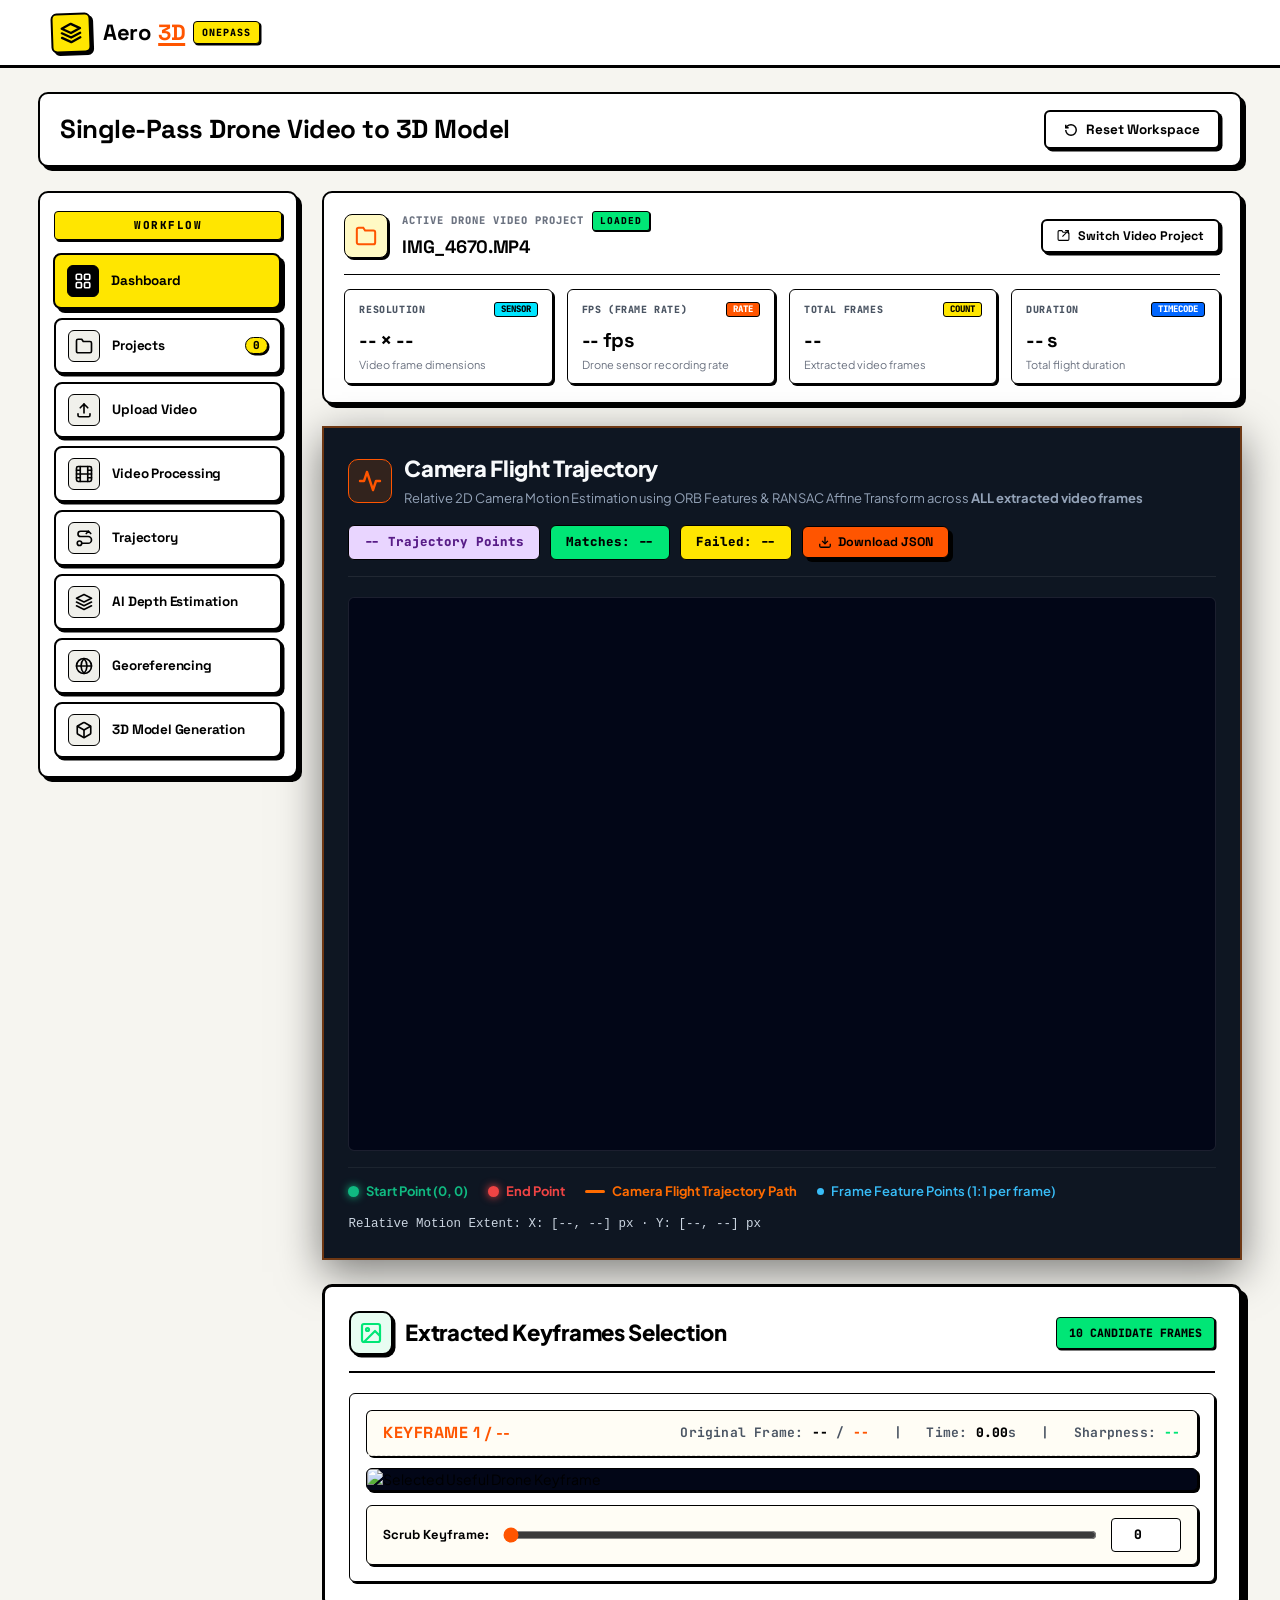
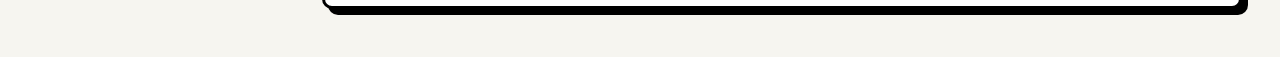
==== index.html @ eaf04955 "feat: complete backend pipeline, keyframe selection, updated UI and server integration" ====
<!doctype html>
<html lang="en">
  <head>
    <meta charset="utf-8" />
    <meta name="viewport" content="width=device-width, initial-scale=1" />
    <title>Aero3D OnePass | Drone Video to 3D Model Pipeline</title>
    <meta name="description" content="Single-Pass Drone Video to 3D Model Reconstruction Platform" />
    <!-- Fonts -->
    <link rel="preconnect" href="https://fonts.googleapis.com">
    <link rel="preconnect" href="https://fonts.gstatic.com" crossorigin>
    <link href="https://fonts.googleapis.com/css2?family=Outfit:wght@400;500;600;700;800;900&family=Space+Grotesk:wght@500;600;700;800&family=Plus+Jakarta+Sans:wght@400;500;600;700&family=JetBrains+Mono:wght@400;500;600;700&display=swap" rel="stylesheet">
    <!-- Three.js CDN for 3D Viewport Renderer -->
    <script src="https://cdnjs.cloudflare.com/ajax/libs/three.js/r128/three.min.js"></script>
    <link rel="stylesheet" href="assets/css/styles.css" />
  </head>
  <body>
    <!-- Navigation Header -->
    <header class="topbar">
      <div class="brand">
        <div class="brand-logo">
          <svg width="22" height="22" viewBox="0 0 24 24" fill="none" stroke="currentColor" stroke-width="2.5" stroke-linecap="round" stroke-linejoin="round">
            <path d="M12 2L2 7l10 5 10-5-10-5zM2 17l10 5 10-5M2 12l10 5 10-5"/>
          </svg>
        </div>
        <span class="brand-name">Aero<b>3D</b> <span class="brand-tag">ONEPASS</span></span>
      </div>
    </header>

    <main class="app-shell">
      <!-- Banner / Heading Section -->
      <section class="page-heading">
        <div>
          <h1>Single-Pass Drone Video to 3D Model</h1>
        </div>
        <div class="heading-actions">
          <button id="resetBtn" class="outline-btn">
            <svg width="14" height="14" viewBox="0 0 24 24" fill="none" stroke="currentColor" stroke-width="2.5"><path d="M3 12a9 9 0 1 0 9-9 9.75 9.75 0 0 0-6.74 2.74L3 8"/><path d="M3 3v5h5"/></svg>
            Reset Workspace
          </button>
        </div>
      </section>

      <!-- DASHBOARD SHELL: Left Panel + Workspace Content Area -->
      <div class="dashboard-shell">
        <!-- LEFT PANEL (Workflow Navigation) -->
        <aside class="dashboard-sidebar" id="dashboardSidebar">
          <div class="sidebar-workflow-heading">WORKFLOW</div>

          <nav class="sidebar-workflow-nav">
            <!-- 1. Dashboard -->
            <button type="button" class="workflow-nav-item active" data-module="dashboard" id="navBtnDashboard">
              <div class="workflow-icon-circle">
                <svg width="18" height="18" viewBox="0 0 24 24" fill="none" stroke="currentColor" stroke-width="2.2" stroke-linecap="round" stroke-linejoin="round">
                  <rect x="3" y="3" width="7" height="7" rx="1.5"/>
                  <rect x="14" y="3" width="7" height="7" rx="1.5"/>
                  <rect x="14" y="14" width="7" height="7" rx="1.5"/>
                  <rect x="3" y="14" width="7" height="7" rx="1.5"/>
                </svg>
              </div>
              <span class="workflow-nav-text">Dashboard</span>
            </button>

            <!-- 2. Projects -->
            <button type="button" class="workflow-nav-item" data-module="projects" id="navBtnProjects">
              <div class="workflow-icon-circle">
                <svg width="18" height="18" viewBox="0 0 24 24" fill="none" stroke="currentColor" stroke-width="2.2" stroke-linecap="round" stroke-linejoin="round">
                  <path d="M22 19a2 2 0 0 1-2 2H4a2 2 0 0 1-2-2V5a2 2 0 0 1 2-2h5l2 3h9a2 2 0 0 1 2 2z"/>
                </svg>
              </div>
              <span class="workflow-nav-text">Projects</span>
              <span class="projects-count-pill" id="projectsCountBadge">0</span>
            </button>

            <!-- 3. Upload Video -->
            <button type="button" class="workflow-nav-item" data-module="upload-video" id="navBtnUploadVideo">
              <div class="workflow-icon-circle">
                <svg width="18" height="18" viewBox="0 0 24 24" fill="none" stroke="currentColor" stroke-width="2.2" stroke-linecap="round" stroke-linejoin="round">
                  <path d="M4 17v2a2 2 0 0 0 2 2h12a2 2 0 0 0 2-2v-2"/>
                  <polyline points="7 9 12 4 17 9"/>
                  <line x1="12" y1="4" x2="12" y2="16"/>
                </svg>
              </div>
              <span class="workflow-nav-text">Upload Video</span>
            </button>

            <!-- 3. Video Processing -->
            <button type="button" class="workflow-nav-item" data-module="video-processing" id="navBtnVideoProcessing">
              <div class="workflow-icon-circle">
                <svg width="18" height="18" viewBox="0 0 24 24" fill="none" stroke="currentColor" stroke-width="2.2" stroke-linecap="round" stroke-linejoin="round">
                  <rect x="2" y="2" width="20" height="20" rx="2.18" ry="2.18"/>
                  <line x1="7" y1="2" x2="7" y2="22"/>
                  <line x1="17" y1="2" x2="17" y2="22"/>
                  <line x1="2" y1="12" x2="22" y2="12"/>
                  <line x1="2" y1="7" x2="7" y2="7"/>
                  <line x1="2" y1="17" x2="7" y2="17"/>
                  <line x1="17" y1="17" x2="22" y2="17"/>
                  <line x1="17" y1="7" x2="22" y2="7"/>
                </svg>
              </div>
              <span class="workflow-nav-text">Video Processing</span>
            </button>

            <!-- 4. Trajectory -->
            <button type="button" class="workflow-nav-item" data-module="trajectory" id="navBtnTrajectory">
              <div class="workflow-icon-circle">
                <svg width="18" height="18" viewBox="0 0 24 24" fill="none" stroke="currentColor" stroke-width="2.2" stroke-linecap="round" stroke-linejoin="round">
                  <circle cx="6" cy="19" r="3"/>
                  <path d="M9 19h8.5a4.5 4.5 0 0 0 0-9H7.5a3.5 3.5 0 0 1 0-7H18"/>
                  <polyline points="15 6 18 3 21 6"/>
                </svg>
              </div>
              <span class="workflow-nav-text">Trajectory</span>
            </button>

            <!-- 5. AI Depth Estimation -->
            <button type="button" class="workflow-nav-item" data-module="depth-estimation" id="navBtnDepthEstimation">
              <div class="workflow-icon-circle">
                <svg width="18" height="18" viewBox="0 0 24 24" fill="none" stroke="currentColor" stroke-width="2.2" stroke-linecap="round" stroke-linejoin="round">
                  <polygon points="12 2 2 7 12 12 22 7 12 2"/>
                  <polyline points="2 17 12 22 22 17"/>
                  <polyline points="2 12 12 17 22 12"/>
                </svg>
              </div>
              <span class="workflow-nav-text">AI Depth Estimation</span>
            </button>

            <!-- 6. Georeferencing -->
            <button type="button" class="workflow-nav-item" data-module="georeferencing" id="navBtnGeoreferencing">
              <div class="workflow-icon-circle">
                <svg width="18" height="18" viewBox="0 0 24 24" fill="none" stroke="currentColor" stroke-width="2.2" stroke-linecap="round" stroke-linejoin="round">
                  <circle cx="12" cy="12" r="10"/>
                  <line x1="2" y1="12" x2="22" y2="12"/>
                  <path d="M12 2a15.3 15.3 0 0 1 4 10 15.3 15.3 0 0 1-4 10 15.3 15.3 0 0 1-4-10 15.3 15.3 0 0 1 4-10z"/>
                </svg>
              </div>
              <span class="workflow-nav-text">Georeferencing</span>
            </button>

            <!-- 7. 3D Model Generation -->
            <button type="button" class="workflow-nav-item" data-module="3d-generation" id="navBtn3dGeneration">
              <div class="workflow-icon-circle">
                <svg width="18" height="18" viewBox="0 0 24 24" fill="none" stroke="currentColor" stroke-width="2.2" stroke-linecap="round" stroke-linejoin="round">
                  <path d="M21 16V8a2 2 0 0 0-1-1.73l-7-4a2 2 0 0 0-2 0l-7 4A2 2 0 0 0 3 8v8a2 2 0 0 0 1 1.73l7 4a2 2 0 0 0 2 0l7-4A2 2 0 0 0 21 16z"/>
                  <polyline points="3.27 6.96 12 12.01 20.73 6.96"/>
                  <line x1="12" y1="22.08" x2="12" y2="12"/>
                </svg>
              </div>
              <span class="workflow-nav-text">3D Model Generation</span>
            </button>
          </nav>
        </aside>

        <!-- DASHBOARD MAIN WORKSPACE AREA -->
        <div class="dashboard-main-area" id="dashboardMainArea" data-active-view="dashboard">
          
          <!-- Phase Strip Tracker & Live Pipeline Progress (Hidden from Dashboard) -->
          <section class="phase-strip" id="phaseStrip" style="display: none !important;">
            <div class="phase-progress-bar-wrap">
              <div class="progress-info">
                <div class="progress-meta">
                  <span class="progress-label">PIPELINE EXECUTION PROGRESS</span>
                  <span class="progress-current-stage" id="currentStageLabel">Stage 01 · Data Ingestion</span>
                  <span id="inputStatus" class="status-pill ready">READY</span>
                </div>
                <strong id="progressValue">0%</strong>
              </div>
              <div class="progress-track">
                <div id="progressBar" class="progress-fill" style="width: 0%;"></div>
              </div>
            </div>

            <div class="phases-track">
              <div class="phase pending" data-phase="0">
                <div class="phase-header">
                  <span class="phase-num">01</span>
                  <span class="phase-status">○</span>
                </div>
                <div class="phase-info">
                  <b>Ingestion</b>
                  <small>4K Video &amp; Telemetry</small>
                </div>
              </div>
              <div class="phase pending" data-phase="1">
                <div class="phase-header">
                  <span class="phase-num">02</span>
                  <span class="phase-status">○</span>
                </div>
                <div class="phase-info">
                  <b>Preprocessing</b>
                  <small>Keyframe Extraction</small>
                </div>
              </div>
              <div class="phase pending" data-phase="2">
                <div class="phase-header">
                  <span class="phase-num">03</span>
                  <span class="phase-status">○</span>
                </div>
                <div class="phase-info">
                  <b>Object Purging</b>
                  <small>AI Dynamic Masking</small>
                </div>
              </div>
              <div class="phase pending" data-phase="3">
                <div class="phase-header">
                  <span class="phase-num">04</span>
                  <span class="phase-status">○</span>
                </div>
                <div class="phase-info">
                  <b>Pose &amp; Depth</b>
                  <small>Depth Anything V2</small>
                </div>
              </div>
              <div class="phase pending" data-phase="4">
                <div class="phase-header">
                  <span class="phase-num">05</span>
                  <span class="phase-status">○</span>
                </div>
                <div class="phase-info">
                  <b>Sensor Fusion</b>
                  <small>RTK GNSS + IMU + Depth</small>
                </div>
              </div>
              <div class="phase pending" data-phase="5">
                <div class="phase-header">
                  <span class="phase-num">06</span>
                  <span class="phase-status">○</span>
                </div>
                <div class="phase-info">
                  <b>3D Reconstruction</b>
                  <small>Poisson Dense Mesh</small>
                </div>
              </div>
              <div class="phase pending" data-phase="6">
                <div class="phase-header">
                  <span class="phase-num">07</span>
                  <span class="phase-status">○</span>
                </div>
                <div class="phase-info">
                  <b>Georeferencing</b>
                  <small>WGS84 UTM 43N</small>
                </div>
              </div>
              <div class="phase pending" data-phase="7">
                <div class="phase-header">
                  <span class="phase-num">08</span>
                  <span class="phase-status">○</span>
                </div>
                <div class="phase-info">
                  <b>Validation</b>
                  <small>Deliverables Ready</small>
                </div>
              </div>
            </div>
          </section>




          <!-- DEDICATED PROJECTS SECTION (Exclusive view when Projects is selected) -->
          <section id="projectsSection" class="projects-section" style="display: none; width: 100%; margin: 10px 0 24px 0;">
            <div class="panel projects-main-panel">
              
              <!-- Projects Header Bar -->
              <div class="projects-header-bar">
                <div style="display: flex; align-items: center; gap: 14px;">
                  <div class="projects-icon-box">
                    <svg width="24" height="24" viewBox="0 0 24 24" fill="none" stroke="currentColor" stroke-width="2.2" stroke-linecap="round" stroke-linejoin="round">
                      <path d="M22 19a2 2 0 0 1-2 2H4a2 2 0 0 1-2-2V5a2 2 0 0 1 2-2h5l2 3h9a2 2 0 0 1 2 2z"/>
                    </svg>
                  </div>
                  <div>
                    <h2 class="projects-title-heading">
                      Drone Video Projects Library
                    </h2>
                    <p class="projects-title-desc">
                      Projects listed in <b>chronological order</b> with date and time lastly modified. Click any project to inspect its keyframes, trajectory, and specifications on the Dashboard.
                    </p>
                  </div>
                </div>

                <div style="display: flex; align-items: center; gap: 10px; flex-wrap: wrap;">
                  <button type="button" id="refreshProjectsBtn" class="outline-btn sm-btn">
                    <svg width="13" height="13" viewBox="0 0 24 24" fill="none" stroke="currentColor" stroke-width="2.2"><path d="M21.5 2v6h-6M21.34 15.57a10 10 0 1 1-.57-8.38l5.67-5.67"/></svg>
                    Refresh List
                  </button>
                  <button type="button" id="projectsUploadNewBtn" class="primary-btn sm-btn" onclick="document.getElementById('navBtnUploadVideo').click();">
                    <svg width="14" height="14" viewBox="0 0 24 24" fill="none" stroke="currentColor" stroke-width="2.2"><path d="M21 15v4a2 2 0 0 1-2 2H5a2 2 0 0 1-2-2v-4"/><polyline points="7 10 12 15 17 10"/><line x1="12" y1="15" x2="12" y2="3"/></svg>
                    Upload New Video
                  </button>
                </div>
              </div>

              <!-- Projects Search & Filter Bar -->
              <div class="projects-filter-bar">
                <div class="projects-search-wrap" style="max-width: 480px; width: 100%;">
                  <input type="text" id="projectsSearchInput" placeholder="Filter projects by file name..." class="projects-search-input">
                  <svg width="14" height="14" viewBox="0 0 24 24" fill="none" stroke="#6b7280" stroke-width="2" class="projects-search-icon"><circle cx="11" cy="11" r="8"/><line x1="21" y1="21" x2="16.65" y2="16.65"/></svg>
                </div>
              </div>

              <!-- Projects Grid (Container for File-Like Buttons) -->
              <div id="projectsGrid" class="projects-grid">
                <!-- Dynamically populated by JavaScript with file-like buttons -->
              </div>

              <!-- Empty State -->
              <div id="projectsEmptyState" class="projects-empty-state" style="display: none;">
                <svg width="48" height="48" viewBox="0 0 24 24" fill="none" stroke="currentColor" stroke-width="1.5"><path d="M22 19a2 2 0 0 1-2 2H4a2 2 0 0 1-2-2V5a2 2 0 0 1 2-2h5l2 3h9a2 2 0 0 1 2 2z"/></svg>
                <h3>No Video Projects Found</h3>
                <p>Upload a drone video in Step 03 (Upload Video) to extract frames, keyframes, and camera trajectory.</p>
                <button type="button" class="primary-btn sm-btn" onclick="document.getElementById('navBtnUploadVideo').click();">
                  ➔ Ingest Drone Video
                </button>
              </div>

            </div>
          </section>

          <!-- DASHBOARD ACTIVE PROJECT OVERVIEW BANNER (Keyframes, Trajectory, Total Frames, Duration, FPS, Resolution) -->
          <div id="dashboardActiveProjectCard" class="dashboard-active-project-card">
            <div class="active-project-header">
              <div class="active-project-meta">
                <div class="active-project-icon">
                  <svg width="22" height="22" viewBox="0 0 24 24" fill="none" stroke="currentColor" stroke-width="2.2">
                    <path d="M22 19a2 2 0 0 1-2 2H4a2 2 0 0 1-2-2V5a2 2 0 0 1 2-2h5l2 3h9a2 2 0 0 1 2 2z"/>
                  </svg>
                </div>
                <div>
                  <div class="active-project-tagline">
                    <span>ACTIVE DRONE VIDEO PROJECT</span>
                    <span class="active-project-status" id="dashActiveStatus">LOADED</span>
                  </div>
                  <h3 id="dashActiveFilename" class="active-project-title">IMG_4670.MP4</h3>
                </div>
              </div>
              <div class="active-project-controls">
                <button type="button" id="dashSwitchProjectBtn" class="outline-btn sm-btn" onclick="document.getElementById('navBtnProjects').click();">
                  <svg width="13" height="13" viewBox="0 0 24 24" fill="none" stroke="currentColor" stroke-width="2"><path d="M22 19a2 2 0 0 1-2 2H4a2 2 0 0 1-2-2V5a2 2 0 0 1 2-2h5l2 3h9a2 2 0 0 1 2 2z"/><polyline points="15 3 21 3 21 9"/><line x1="10" y1="14" x2="21" y2="3"/></svg>
                  Switch Video Project
                </button>
              </div>
            </div>

            <!-- 6 Required Video Specs & Telemetry Metrics -->
            <div class="active-project-metrics-grid">
              <!-- 1. Resolution -->
              <div class="dash-metric-card" id="cardActiveResolution">
                <div class="metric-top-row">
                  <span class="metric-label">RESOLUTION</span>
                  <span class="metric-badge-pill cyan">SENSOR</span>
                </div>
                <strong id="dashActiveResolution" class="metric-value">-- × --</strong>
                <small class="metric-desc">Video frame dimensions</small>
              </div>

              <!-- 2. Frames Per Sec (FPS) -->
              <div class="dash-metric-card" id="cardActiveFps">
                <div class="metric-top-row">
                  <span class="metric-label">FPS (FRAME RATE)</span>
                  <span class="metric-badge-pill orange">RATE</span>
                </div>
                <strong id="dashActiveFps" class="metric-value">-- fps</strong>
                <small class="metric-desc">Drone sensor recording rate</small>
              </div>

              <!-- 3. Total Frames -->
              <div class="dash-metric-card" id="cardActiveTotalFrames">
                <div class="metric-top-row">
                  <span class="metric-label">TOTAL FRAMES</span>
                  <span class="metric-badge-pill yellow">COUNT</span>
                </div>
                <strong id="dashActiveTotalFrames" class="metric-value">--</strong>
                <small class="metric-desc">Extracted video frames</small>
              </div>

              <!-- 4. Duration -->
              <div class="dash-metric-card" id="cardActiveDuration">
                <div class="metric-top-row">
                  <span class="metric-label">DURATION</span>
                  <span class="metric-badge-pill blue">TIMECODE</span>
                </div>
                <strong id="dashActiveDuration" class="metric-value">-- s</strong>
                <small id="dashActiveDurationFmt" class="metric-desc">Total flight duration</small>
              </div>
            </div>
          </div>

          <!-- 1. DEDICATED CAMERA TRAJECTORY SECTION (Visible on Dashboard) -->
          <section id="dedicatedTrajectorySection" class="dedicated-trajectory-section" style="display: block; width: 100%; margin-bottom: 24px;">
            <div class="panel trajectory-main-panel" style="padding: 24px; background: rgba(10, 18, 30, 0.98); border: 2px solid rgba(255, 107, 0, 0.4); border-radius: var(--radius-md); box-shadow: 0 12px 40px rgba(0,0,0,0.5);">
              
              <!-- Header Bar -->
              <div class="trajectory-header-bar" style="display: flex; justify-content: space-between; align-items: flex-start; flex-wrap: wrap; gap: 16px; margin-bottom: 20px; border-bottom: 1px solid rgba(255,255,255,0.08); padding-bottom: 16px;">
                <div>
                  <div style="display: flex; align-items: center; gap: 12px;">
                    <div style="width: 44px; height: 44px; border-radius: 10px; background: rgba(255, 107, 0, 0.15); border: 1.5px solid var(--orange-primary); display: flex; align-items: center; justify-content: center; color: var(--orange-primary);">
                      <svg width="24" height="24" viewBox="0 0 24 24" fill="none" stroke="currentColor" stroke-width="2.4" stroke-linecap="round" stroke-linejoin="round">
                        <polyline points="22 12 18 12 15 21 9 3 6 12 2 12"/>
                      </svg>
                    </div>
                    <div>
                      <h2 style="margin: 0; font-size: 22px; font-weight: 800; color: #f8fafc; letter-spacing: -0.3px;">
                        Camera Flight Trajectory
                      </h2>
                      <p style="margin: 4px 0 0; font-size: 13px; color: #94a3b8;">
                        Relative 2D Camera Motion Estimation using ORB Features &amp; RANSAC Affine Transform across <b>ALL extracted video frames</b>
                      </p>
                    </div>
                  </div>
                </div>

                <!-- Live Metrics Summary Badges -->
                <div style="display: flex; align-items: center; gap: 10px; flex-wrap: wrap;">
                  <div class="cv-metric-pill purple" style="font-size: 12.5px; padding: 7px 15px; font-weight: 800; border-radius: 6px;" id="trajFullPoints">
                    -- Trajectory Points
                  </div>
                  <div class="cv-metric-pill green" style="font-size: 12.5px; padding: 7px 15px; font-weight: 800; border-radius: 6px;" id="trajFullMatches">
                    Matches: --
                  </div>
                  <div class="cv-metric-pill yellow" style="font-size: 12.5px; padding: 7px 15px; font-weight: 800; border-radius: 6px;" id="trajFullFailed">
                    Failed: --
                  </div>
                  <button type="button" id="downloadTrajectoryBtn" class="primary-btn sm-btn" style="padding: 7px 15px; font-size: 12.5px; display: flex; align-items: center; gap: 6px; background: var(--orange-primary); color: #000; font-weight: 800; border: 1.5px solid #000;">
                    <svg width="14" height="14" viewBox="0 0 24 24" fill="none" stroke="currentColor" stroke-width="2.2"><path d="M21 15v4a2 2 0 0 1-2 2H5a2 2 0 0 1-2-2v-4"/><polyline points="7 10 12 15 17 10"/><line x1="12" y1="15" x2="12" y2="3"/></svg>
                    Download JSON
                  </button>
                </div>
              </div>

              <!-- Main Full-Sized Trajectory Canvas Stage -->
              <div class="trajectory-canvas-viewport" style="background: #020617; border-radius: var(--radius-sm); border: 1.5px solid rgba(255, 255, 255, 0.1); padding: 16px; position: relative; width: 100%; box-sizing: border-box; overflow: hidden;">
                <canvas id="trajectory2dCanvas" width="1200" height="520" style="width: 100%; height: 520px; display: block; border-radius: 4px;"></canvas>
              </div>

              <!-- Trajectory Legend & Stats Footer -->
              <div style="display: flex; justify-content: space-between; align-items: center; flex-wrap: wrap; gap: 14px; margin-top: 16px; padding-top: 14px; border-top: 1px solid rgba(255,255,255,0.06); font-size: 13px; color: #94a3b8;">
                <div style="display: flex; align-items: center; gap: 20px; flex-wrap: wrap;">
                  <span style="display: inline-flex; align-items: center; gap: 7px; color: #10b981; font-weight: 700;">
                    <span style="width: 11px; height: 11px; border-radius: 50%; background: #10b981; box-shadow: 0 0 8px #10b981;"></span>
                    Start Point (0, 0)
                  </span>
                  <span style="display: inline-flex; align-items: center; gap: 7px; color: #ef4444; font-weight: 700;">
                    <span style="width: 11px; height: 11px; border-radius: 50%; background: #ef4444; box-shadow: 0 0 8px #ef4444;"></span>
                    End Point
                  </span>
                  <span style="display: inline-flex; align-items: center; gap: 7px; color: #ff6b00; font-weight: 700;">
                    <span style="width: 20px; height: 3px; background: #ff6b00; border-radius: 2px;"></span>
                    Camera Flight Trajectory Path
                  </span>
                  <span style="display: inline-flex; align-items: center; gap: 7px; color: #38bdf8; font-weight: 600;">
                    <span style="width: 7px; height: 7px; border-radius: 50%; background: #38bdf8;"></span>
                    Frame Feature Points (1:1 per frame)
                  </span>
                </div>
                <div id="trajectoryCoordsSpan" style="font-family: monospace; color: #cbd5e1; font-size: 12.5px;">
                  Relative Motion Extent: X: [--, --] px · Y: [--, --] px
                </div>
              </div>

            </div>
          </section>

          <!-- 2. DEDICATED KEYFRAMES SECTION (Visible on Dashboard) -->
          <section id="dashboardKeyframesSection" class="dashboard-keyframes-section" style="display: block; width: 100%; margin-bottom: 24px;">
            <div class="panel keyframe-main-panel" style="padding: 24px; background: var(--bg-card); border: var(--border-thick); box-shadow: var(--shadow-lg); border-radius: var(--radius-main);">
              
              <!-- Header Bar -->
              <div style="display: flex; justify-content: space-between; align-items: center; flex-wrap: wrap; gap: 16px; margin-bottom: 20px; border-bottom: var(--border-main); padding-bottom: 16px;">
                <div style="display: flex; align-items: center; gap: 12px;">
                  <div style="width: 44px; height: 44px; border-radius: 10px; background: var(--accent-green-soft); border: var(--border-main); box-shadow: 2.5px 2.5px 0px #000; display: flex; align-items: center; justify-content: center; color: var(--accent-green);">
                    <svg width="24" height="24" viewBox="0 0 24 24" fill="none" stroke="currentColor" stroke-width="2.2" stroke-linecap="round" stroke-linejoin="round">
                      <rect x="3" y="3" width="18" height="18" rx="2" ry="2"/>
                      <circle cx="8.5" cy="8.5" r="1.5"/>
                      <polyline points="21 15 16 10 5 21"/>
                    </svg>
                  </div>
                  <div>
                    <h2 style="margin: 0; font-size: 22px; font-weight: 800; color: var(--ink-black); letter-spacing: -0.3px;">
                      Extracted Keyframes Selection
                    </h2>
                  </div>
                </div>

                <div style="display: flex; align-items: center; gap: 10px;">
                  <span id="keyframesCountBadge" class="format-badge-pill" style="font-size: 11.5px; padding: 6px 12px; background: var(--accent-green); color: #000; font-weight: 800; border: 1.5px solid #000; box-shadow: 1.5px 1.5px 0px #000;">
                    -- KEYFRAMES
                  </span>
                </div>
              </div>

              <!-- Main Photographic Keyframe Viewer Stage -->
              <div class="panel keyframe-viewer-panel" id="keyframeViewerPanel" style="padding: 16px; background: #ffffff; border: var(--border-thin); box-shadow: 2px 2px 0px #000; border-radius: var(--radius-sm); margin-bottom: 0px;">
                <div class="matplotlib-frame-header" id="selectedKeyframeMatplotlibTitle" style="display: flex; justify-content: space-between; align-items: center; flex-wrap: wrap; margin-bottom: 12px; padding-bottom: 10px; border-bottom: 1px dashed rgba(0,0,0,0.15);">
                  <div class="keyframe-title-heading" style="font-family: var(--font-heading); font-size: 16px; font-weight: 800; color: var(--accent-orange);">
                    KEYFRAME <span id="keyframeIdxNum">1</span> / <span id="keyframeTotalCount">--</span>
                  </div>
                  <div class="matplotlib-title-text" style="font-family: var(--font-mono); font-size: 13px; font-weight: 700; color: var(--ink-muted);">
                    Original Frame: <span id="keyframeOrigNum" style="color: var(--ink-black); font-weight: 900;">--</span> / <span id="keyframeOrigTotal">--</span> &nbsp;&nbsp;|&nbsp;&nbsp; Time: <span id="keyframeTimestamp" style="color: var(--ink-black); font-weight: 900;">0.00</span>s &nbsp;&nbsp;|&nbsp;&nbsp; Sharpness: <span id="keyframeSharpness" style="color: var(--accent-green); font-weight: 900;">--</span>
                  </div>
                </div>

                <!-- High-Resolution Photographic Keyframe Display -->
                <div class="keyframe-photo-container" style="background: #020617; border-radius: var(--radius-sm); overflow: hidden; position: relative; border: var(--border-thin); box-shadow: 2px 2px 0px #000;">
                  <img id="selectedKeyframeImage" class="keyframe-photo-image" src="" alt="Selected Useful Drone Keyframe" style="width: 100%; display: block; max-height: 520px; object-fit: contain; margin: 0 auto;" />
                </div>

                <!-- Interactive Scrub Slider -->
                <div class="ipywidgets-slider-section" style="margin-top: 14px; display: flex; align-items: center; gap: 14px;">
                  <span class="ipywidgets-label" style="font-family: var(--font-heading); font-size: 13px; font-weight: 800;">Scrub Keyframe:</span>
                  <input type="range" id="selectedKeyframeSlider" min="0" max="0" value="0" step="1" class="ipywidgets-range-slider" style="flex: 1; height: 8px; cursor: pointer;" title="Scrub through selected keyframes">
                  <input type="number" id="selectedKeyframeNumberInput" min="0" max="0" value="0" class="ipywidgets-num-box" style="width: 70px; text-align: center; font-family: var(--font-mono); font-weight: 800;" title="Keyframe index">
                </div>
              </div>

              <!-- Hidden filmstrip row container for JS compatibility -->
              <div id="keyframesFilmstrip" style="display: none !important;"></div>

            </div>
          </section>

          <!-- DEDICATED UPLOAD VIDEO SECTION (Visible only when Upload Video workflow is active) -->
          <section id="uploadVideoSection" class="upload-video-section" style="display: none; width: 100%; margin-bottom: 24px;">
            <div id="uploadPanel" class="panel upload-panel" style="background: var(--bg-card); border: var(--border-thick); box-shadow: var(--shadow-lg); border-radius: var(--radius-main); padding: 24px;">
              <div class="panel-title">
                <div>
                  <h2>Video Ingestion</h2>
                  <p class="panel-sub">Select a drone video source to reconstruct 3D model</p>
                </div>
              </div>

              <!-- Direct Drag & Drop or File Browser -->
              <div id="fileUploadContainer" class="upload-mode-container" style="display: block; margin-top: 16px;">
                <input id="videoFile" type="file" accept="video/mp4,video/quicktime,video/x-msvideo,video/*" style="display: none;">
                <div id="dropZone" class="upload-dropzone" onclick="document.getElementById('videoFile').click();">
                  <div class="dropzone-icon">
                    <svg width="24" height="24" viewBox="0 0 24 24" fill="none" stroke="currentColor" stroke-width="2" stroke-linecap="round" stroke-linejoin="round">
                      <path d="M21 15v4a2 2 0 0 1-2 2H5a2 2 0 0 1-2-2v-4"/>
                      <polyline points="17 8 12 3 7 8"/>
                      <line x1="12" y1="3" x2="12" y2="15"/>
                    </svg>
                  </div>
                  <div class="dropzone-text">
                    <strong>Drag &amp; drop drone video file</strong>
                    <p>Supports 4K/1080p MP4, MOV, or AVI flight recordings</p>
                  </div>
                  <button type="button" class="primary-btn sm-btn" onclick="event.stopPropagation(); document.getElementById('videoFile').click();">
                    <svg width="13" height="13" viewBox="0 0 24 24" fill="none" stroke="currentColor" stroke-width="2.2"><path d="M21 15v4a2 2 0 0 1-2 2H5a2 2 0 0 1-2-2v-4"/><polyline points="17 8 12 3 7 8"/><line x1="12" y1="3" x2="12" y2="15"/></svg>
                    Browse Computer
                  </button>
                </div>
              </div>

              <!-- Hidden elements for JS compatibility -->
              <div style="display: none !important;">
                <input type="url" id="videoUrl" />
                <button type="button" id="loadUrl"></button>
              </div>

              <!-- Proceed to Video Processing Action Box (Activated when a video is uploaded/ready) -->
              <div id="videoProcessingActionBox" class="processing-advance-card" style="display: none;">
                <div class="processing-advance-header">
                  <div class="processing-advance-info">
                    <div class="processing-success-icon">
                      <svg width="18" height="18" viewBox="0 0 24 24" fill="none" stroke="currentColor" stroke-width="2.5"><polyline points="20 6 9 17 4 12"/></svg>
                    </div>
                    <div>
                      <strong id="processingAdvanceTitle">Video Uploaded &amp; Ready</strong>
                      <span id="processingAdvanceSub">OpenCV ready · Click below to extract image frames &amp; keyframes</span>
                    </div>
                  </div>
                  <span id="processingAdvanceBadge" class="format-badge-pill" style="font-size: 11px; padding: 4px 10px; background: var(--accent-green); color: #000; font-weight: 800; border: 1.5px solid #000;">READY</span>
                </div>

                <button type="button" id="btnGoToVideoProcessing" class="start-processing-btn">
                  <svg width="20" height="20" viewBox="0 0 24 24" fill="none" stroke="currentColor" stroke-width="2.2">
                    <rect x="2" y="2" width="20" height="20" rx="2.18" ry="2.18"/>
                    <line x1="7" y1="2" x2="7" y2="22"/>
                    <line x1="17" y1="2" x2="17" y2="22"/>
                    <line x1="2" y1="12" x2="22" y2="12"/>
                  </svg>
                  <span>Proceed to Video Processing (Extract Frames &amp; Keyframes) ➔</span>
                </button>
              </div>
            </div>
          </section>

          <!-- Hidden Secondary Modules (Not on Dashboard) -->
          <div class="workspace-grid" id="workspaceGrid" style="display: none !important;">
            <!-- Left Column: Video Input & Configuration -->
            <div class="left-column" id="leftColumn">

              <!-- Longitudinal Frame Extraction Section (Image Frames, NOT a video!) -->
              <div id="videoContainer" class="video-preview-wrapper frame-extraction-container" style="display:none;">
                
                <!-- Hidden video element kept for fallback canvas/codec decoding if needed -->
                <video id="videoPreview" class="video-preview-hidden" preload="metadata" style="display: none !important;" playsinline></video>

                <div class="panel frame-extraction-main-panel" style="padding: 16px;">
                  <!-- Matplotlib Figure Title (exact match for plt.title) -->
                  <div class="matplotlib-frame-header" id="matplotlibTitleBar">
                    <div class="matplotlib-title-text">
                      Frame: <span id="colabFrameNum">1</span> / <span id="colabTotalFrames">--</span> &nbsp;&nbsp;&nbsp;|&nbsp;&nbsp;&nbsp; Time: <span id="colabTimestamp">0.00</span> sec &nbsp;&nbsp;&nbsp;|&nbsp;&nbsp;&nbsp; Sharpness: <span id="colabSharpness">--</span>
                    </div>
                  </div>

                  <!-- Main Extracted Photographic Frame Image (plt.imshow) -->
                  <div class="colab-photo-frame-container" id="colabPhotoContainer" style="background: #000; border-radius: var(--radius-sm); overflow: hidden; position: relative;">
                    <img id="colabMainImage" class="colab-photo-image" src="/api/video/frame_image?frame=0&width=1280" alt="Extracted Drone Video Frame" style="width: 100%; display: block; max-height: 520px; object-fit: contain; margin: 0 auto;" />
                    <canvas id="colabMainCanvas" class="colab-photo-canvas" style="display: none;"></canvas>
                    
                    <!-- Empty State when no video uploaded -->
                    <div id="colabEmptyState" style="display: none; padding: 60px 20px; text-align: center; color: #94a3b8;">
                      <svg width="48" height="48" viewBox="0 0 24 24" fill="none" stroke="currentColor" stroke-width="1.5" style="margin-bottom: 12px; opacity: 0.6;"><path d="M15 10l4.553-2.276A1 1 0 0121 8.618v6.764a1 1 0 01-1.447.894L15 14v-4z"/><rect x="3" y="6" width="12" height="12" rx="2"/></svg>
                      <h3 style="color: #cbd5e1; margin-bottom: 6px; font-size: 16px;">No Video Loaded for Frame Extraction</h3>
                      <p style="font-size: 13px; max-width: 400px; margin: 0 auto 16px;">Please upload your drone video in Step 02 (Upload Video) to extract frames with OpenCV.</p>
                      <button type="button" class="primary-btn sm-btn" onclick="document.getElementById('navBtnUploadVideo').click();">
                        ➔ Go to Upload Video
                      </button>
                    </div>
                  </div>

                  <!-- ipywidgets Interactive IntSlider (interact(show_frame, frame_number=IntSlider(...))) -->
                  <div class="ipywidgets-slider-section">
                    <div class="ipywidgets-slider-row">
                      <span class="ipywidgets-label">Frame:</span>
                      <input type="range" id="colabFrameSlider" min="0" max="0" value="0" step="1" class="ipywidgets-range-slider" title="Drag to scrub through video frames">
                      <input type="number" id="colabFrameNumberInput" min="0" max="0" value="0" class="ipywidgets-num-box" title="Frame index">
                    </div>
                  </div>
                </div>

                <!-- OpenCV Video Properties Metric Cards (cv2.VideoCapture Output) -->
                <div class="panel cv-video-details-panel" id="cvVideoDetailsPanel">
                  <!-- 4 High-Impact Neo-Brutalist Metric Cards -->
                  <div class="cv-metrics-grid">
                    <!-- 1. Resolution -->
                    <div class="cv-metric-card">
                      <div class="cv-metric-top">
                        <span class="cv-metric-label">RESOLUTION</span>
                        <span class="cv-metric-pill orange">W × H</span>
                      </div>
                      <div class="cv-metric-val" id="cvResValue">-- x --</div>
                      <div class="cv-metric-sub">Width: <b id="cvWidthVal">--</b>px · Height: <b id="cvHeightVal">--</b>px</div>
                    </div>

                    <!-- 2. FPS -->
                    <div class="cv-metric-card">
                      <div class="cv-metric-top">
                        <span class="cv-metric-label">FPS (FRAME RATE)</span>
                        <span class="cv-metric-pill yellow">cv2.CAP_PROP_FPS</span>
                      </div>
                      <div class="cv-metric-val" id="cvFpsValue">--</div>
                      <div class="cv-metric-sub">Frames per second (playback rate)</div>
                    </div>

                    <!-- 3. Total Frames -->
                    <div class="cv-metric-card">
                      <div class="cv-metric-top">
                        <span class="cv-metric-label">TOTAL FRAMES</span>
                        <span class="cv-metric-pill green">FRAME COUNT</span>
                      </div>
                      <div class="cv-metric-val" id="cvTotalFramesValue">--</div>
                      <div class="cv-metric-sub">Indexed frames: <b>#0</b> to <b id="cvMaxFrameIndex">--</b></div>
                    </div>

                    <!-- 4. Duration -->
                    <div class="cv-metric-card">
                      <div class="cv-metric-top">
                        <span class="cv-metric-label">DURATION</span>
                        <span class="cv-metric-pill purple">CALCULATED</span>
                      </div>
                      <div class="cv-metric-val" id="cvDurationValue">--s</div>
                      <div class="cv-metric-sub">total_frames / fps = <b id="cvDurationFormula">--</b> seconds</div>
                    </div>
                  </div>
                </div>

              </div>
            </div>
          </section>

          <!-- Legacy Workspace Grid (Hidden from Dashboard: Viewport, Metadata, Config, Logs, Deliverables) -->
          <div id="workspaceGrid" class="workspace-grid" style="display: none !important;">
            <div class="left-column">
              <!-- GPS & Flight Metadata Card -->
            <div id="metadataCard" class="metadata-card">
              <div class="metadata-header">
                <div class="metadata-title-wrap">
                  <svg width="16" height="16" viewBox="0 0 24 24" fill="none" stroke="currentColor" stroke-width="2.2" stroke-linecap="round" stroke-linejoin="round">
                    <path d="M12 2a8 8 0 0 0-8 8c0 5.25 8 12 8 12s8-6.75 8-12a8 8 0 0 0-8-8z"/>
                    <circle cx="12" cy="10" r="3"/>
                  </svg>
                  <span>GPS &amp; Flight Metadata</span>
                </div>
              </div>

              <!-- Placeholder state before video is loaded -->
              <div id="metaEmptyState" class="meta-empty-state">
                <svg width="22" height="22" viewBox="0 0 24 24" fill="none" stroke="currentColor" stroke-width="1.8" stroke-linecap="round" stroke-linejoin="round">
                  <polygon points="12 2 2 7 12 12 22 7 12 2"/>
                  <polyline points="2 17 12 22 22 17"/>
                  <polyline points="2 12 12 17 22 12"/>
                </svg>
                <p>Upload or paste a drone video above to automatically extract embedded GPS coordinates, camera specs, and flight telemetry.</p>
              </div>

              <!-- Dynamic Metadata Grid (populated when video is loaded with all 12 telemetry attributes) -->
              <div id="metaGrid" class="meta-grid" style="display: none;">
                <!-- 1. Timestamp -->
                <div class="meta-item highlighted">
                  <div class="meta-item-top">
                    <span class="meta-label">1. TIMESTAMP (UTC)</span>
                    <span class="meta-mini-badge">GPS TIME</span>
                  </div>
                  <strong id="metaTimestamp" class="meta-val">--</strong>
                  <small id="metaTimecode" class="meta-sub">TC: -- · T+0.00s</small>
                </div>

                <!-- 2. Latitude -->
                <div class="meta-item highlighted">
                  <div class="meta-item-top">
                    <span class="meta-label">2. LATITUDE</span>
                    <span class="meta-mini-badge">WGS84</span>
                  </div>
                  <strong id="metaLat" class="meta-val">--</strong>
                  <small id="metaLatDms" class="meta-sub">DMS: --</small>
                </div>

                <!-- 3. Longitude -->
                <div class="meta-item highlighted">
                  <div class="meta-item-top">
                    <span class="meta-label">3. LONGITUDE</span>
                    <span class="meta-mini-badge">UTM 43N</span>
                  </div>
                  <strong id="metaLng" class="meta-val">--</strong>
                  <small id="metaLngDms" class="meta-sub">DMS: --</small>
                </div>

                <!-- 4. Altitude -->
                <div class="meta-item">
                  <div class="meta-item-top">
                    <span class="meta-label">4. ALTITUDE (AGL / MSL)</span>
                    <span class="meta-mini-badge">VERT DATUM</span>
                  </div>
                  <strong id="metaAlt" class="meta-val">--</strong>
                  <small id="metaAltSub" class="meta-sub">MSL: -- · Baro: --</small>
                </div>

                <!-- 5. Video FPS & Resolution -->
                <div class="meta-item">
                  <div class="meta-item-top">
                    <span class="meta-label">5. VIDEO FPS &amp; RESOLUTION</span>
                    <span class="meta-mini-badge">CONTAINER</span>
                  </div>
                  <strong id="metaRes" class="meta-val">--</strong>
                  <small id="metaFps" class="meta-sub">FPS: -- · Bitrate: --</small>
                </div>

                <!-- 6. Camera Intrinsics -->
                <div class="meta-item">
                  <div class="meta-item-top">
                    <span class="meta-label">6. CAMERA INTRINSICS (K)</span>
                    <button id="viewKMatrixBtn" type="button" class="meta-link-btn">View Matrix</button>
                  </div>
                  <strong id="metaIntrinsics" class="meta-val">--</strong>
                  <small id="metaIntrinsicsSub" class="meta-sub">cx: --, cy: -- · 24mm F/2.8</small>
                </div>

                <!-- 7. Yaw, Pitch, Roll -->
                <div class="meta-item">
                  <div class="meta-item-top">
                    <span class="meta-label">7. YAW / PITCH / ROLL</span>
                    <span class="meta-mini-badge">EULER</span>
                  </div>
                  <strong id="metaEuler" class="meta-val">--</strong>
                  <small id="metaEulerSub" class="meta-sub">Gimbal: -- · Heading: --</small>
                </div>

                <!-- 8. IMU (Inertial Measurement Unit) -->
                <div class="meta-item">
                  <div class="meta-item-top">
                    <span class="meta-label">8. IMU (ACC &amp; GYRO)</span>
                    <span class="meta-mini-badge">6-DOF</span>
                  </div>
                  <strong id="metaImu" class="meta-val">--</strong>
                  <small id="metaImuSub" class="meta-sub">Gyro: --</small>
                </div>

                <!-- 9. Barometer -->
                <div class="meta-item">
                  <div class="meta-item-top">
                    <span class="meta-label">9. BAROMETER</span>
                    <span class="meta-mini-badge">PRESSURE</span>
                  </div>
                  <strong id="metaBaro" class="meta-val">--</strong>
                  <small id="metaBaroSub" class="meta-sub">Temp: -- · Δh: ±0.1m</small>
                </div>

                <!-- 10. RTK / PPK Status -->
                <div class="meta-item highlighted">
                  <div class="meta-item-top">
                    <span class="meta-label">10. RTK / PPK GNSS</span>
                    <span class="meta-mini-badge rtk-fixed">RTK FIX</span>
                  </div>
                  <strong id="metaRtk" class="meta-val">--</strong>
                  <small id="metaRtkSub" class="meta-sub">Acc: -- · Constellation: L1/L2</small>
                </div>

                <!-- 11. Velocity -->
                <div class="meta-item">
                  <div class="meta-item-top">
                    <span class="meta-label">11. VELOCITY (GROUND &amp; 3D)</span>
                    <span class="meta-mini-badge">KINEMATICS</span>
                  </div>
                  <strong id="metaVelocity" class="meta-val">--</strong>
                  <small id="metaVelocitySub" class="meta-sub">Vectors: [Vn, Ve, Vd] m/s</small>
                </div>

                <!-- 12. Dynamic Telemetry Status -->
                <div class="meta-item">
                  <div class="meta-item-top">
                    <span class="meta-label">12. TELEMETRY STREAM</span>
                    <span id="telemetryLiveDot" class="pulse-dot" style="display:inline-block; width:7px; height:7px;"></span>
                  </div>
                  <strong id="metaSync" class="meta-val" style="color:var(--orange-primary);">LIVE SYNC READY</strong>
                  <small id="metaSyncSub" class="meta-sub">Synchronized with video playback</small>
                </div>
              </div>

              <!-- Telemetry Actions Bar -->
              <div id="metaActionsBar" class="meta-actions-bar" style="display: none;">
                <button id="syncMongoBtn" type="button" class="meta-action-btn" style="border-color: #10b981; color: #047857; background: #ecfdf5;">
                  <svg width="13" height="13" viewBox="0 0 24 24" fill="none" stroke="currentColor" stroke-width="2"><path d="M19 21H5a2 2 0 0 1-2-2V5a2 2 0 0 1 2-2h11l5 5v11a2 2 0 0 1-2 2z"/><polyline points="17 21 17 13 7 13 7 21"/><polyline points="7 3 7 8 15 8"/></svg>
                  Sync to MongoDB
                </button>
                <button id="exportTelemetryJson" type="button" class="meta-action-btn">
                  <svg width="13" height="13" viewBox="0 0 24 24" fill="none" stroke="currentColor" stroke-width="2"><path d="M21 15v4a2 2 0 0 1-2 2H5a2 2 0 0 1-2-2v-4"/><polyline points="7 10 12 15 17 10"/><line x1="12" y1="15" x2="12" y2="3"/></svg>
                  Export JSON
                </button>
                <button id="exportTelemetryCsv" type="button" class="meta-action-btn">
                  <svg width="13" height="13" viewBox="0 0 24 24" fill="none" stroke="currentColor" stroke-width="2"><path d="M14 2H6a2 2 0 0 0-2 2v16a2 2 0 0 0 2 2h12a2 2 0 0 0 2-2V8z"/><polyline points="14 2 14 8 20 8"/><line x1="16" y1="13" x2="8" y2="13"/><line x1="16" y1="17" x2="8" y2="17"/><polyline points="10 9 9 9 8 9"/></svg>
                  Export CSV
                </button>
              </div>
            </div>

            <!-- Reconstruction Parameters -->
          <div class="panel" id="pipelineConfigPanel">
            <div class="panel-title">
              <h2>2. Pipeline Configuration</h2>
              <span class="badge-navy">AI ENGINE V2.4</span>
            </div>

            <div class="preset-group">
              <label class="field-label">Reconstruction Quality Preset</label>
              <div class="preset-row">
                <button class="preset" data-preset="fast">
                  <b>Fast Draft</b>
                  <small>Low res mesh for rapid survey</small>
                </button>
                <button class="preset selected" data-preset="balanced">
                  <b>Balanced 3D</b>
                  <small>Recommended 4K detail level</small>
                </button>
              </div>
            </div>

            <div class="config-options">
              <div class="slider-row">
                <div>
                  <b>Frame Extraction Density</b>
                  <small id="densityLabel">Balanced · 12 frames / minute</small>
                </div>
                <input id="density" type="range" min="1" max="5" value="3">
              </div>

              <div class="toggle-row">
                <div>
                  <b>AI Dynamic Object Masking</b>
                  <small>Removes moving cars & people from 3D model</small>
                </div>
                <label class="switch">
                  <input type="checkbox" checked>
                  <i class="slider-toggle"></i>
                </label>
              </div>
            </div>
          </div>
        </div>

        <!-- Right Column: 3D Viewport & Output -->
        <div class="right-column" id="rightColumn">
          <!-- 3D Interactive Viewer -->
          <div class="panel viewport-panel">
            <div class="panel-title">
              <div>
                <h2>3. Interactive 3D Model Viewport</h2>
                <p class="panel-sub">Real-time WebGL photogrammetry & mesh renderer</p>
              </div>
              <div class="view-actions">
                <button class="view-btn active" data-view="3d">Orbit 3D</button>
                <button class="view-btn" data-view="top">Top View</button>
                <button class="view-btn" data-view="front">Front View</button>
              </div>
            </div>

            <!-- Mode Switcher: Extracted Frame ➔ 3D Model (Nearby) vs Full Flight Scene -->
            <div class="viewport-mode-switcher">
              <button id="modeDualView" class="mode-tab active" type="button">
                <svg width="14" height="14" viewBox="0 0 24 24" fill="none" stroke="currentColor" stroke-width="2.2"><rect x="3" y="3" width="18" height="18" rx="2"/><circle cx="8.5" cy="8.5" r="1.5"/><polyline points="21 15 16 10 5 21"/></svg>
                📸 Extracted Frame &amp; 3D Model (Nearby)
              </button>
              <button id="modeFullScene" class="mode-tab" type="button">
                <svg width="14" height="14" viewBox="0 0 24 24" fill="none" stroke="currentColor" stroke-width="2.2"><circle cx="12" cy="12" r="10"/><line x1="2" y1="12" x2="22" y2="12"/><path d="M12 2a15.3 15.3 0 0 1 4 10 15.3 15.3 0 0 1-4 10 15.3 15.3 0 0 1-4-10 15.3 15.3 0 0 1 4-10z"/></svg>
                🌐 Full Flight Trajectory Scene
              </button>
            </div>

            <!-- DUAL VIEW: Extracted Video Frame (2D) & Nearby Reconstructed 3D Model -->
            <div id="frameTo3dDualContainer" class="frame-to-3d-container">
              <!-- Left Window: Extracted 2D Video Frame -->
              <div class="frame-box">
                <div class="frame-box-header">
                  <div class="frame-box-title">
                    <svg width="14" height="14" viewBox="0 0 24 24" fill="none" stroke="var(--orange-primary)" stroke-width="2.2"><rect x="3" y="3" width="18" height="18" rx="2"/><circle cx="8.5" cy="8.5" r="1.5"/><polyline points="21 15 16 10 5 21"/></svg>
                    <span>Extracted Video Frame (2D)</span>
                  </div>
                  <span id="extractedFrameBadge" class="frame-badge">FRAME #135 · T+04.50s</span>
                </div>

                <div class="frame-canvas-wrap">
                  <canvas id="frame2dCanvas" width="640" height="360"></canvas>
                  <div id="frameOverlayTag" class="frame-overlay-tag">RGB CAMERA SENSOR</div>
                  <div id="frameKeypointBadge" class="frame-sub-tag">64 FEATURE POINTS</div>
                </div>

                <div class="frame-box-footer">
                  <div class="frame-mode-btns">
                    <button class="ghost-btn active" data-framemode="rgb" type="button">RGB Frame</button>
                    <button class="ghost-btn" data-framemode="depth" type="button">AI Depth Map</button>
                    <button class="ghost-btn" data-framemode="keypoints" type="button">ORB Keypoints</button>
                  </div>
                  <button id="quickExtractBtn" class="primary-btn sm-btn" type="button" title="Capture current frame from video">
                    <svg width="12" height="12" viewBox="0 0 24 24" fill="none" stroke="currentColor" stroke-width="2.2"><path d="M23 19a2 2 0 0 1-2 2H3a2 2 0 0 1-2-2V8a2 2 0 0 1 2-2h4l2-3h6l2 3h4a2 2 0 0 1 2 2z"/><circle cx="12" cy="13" r="4"/></svg>
                    Capture Now
                  </button>
                </div>
              </div>

              <!-- Right Window: Corresponding 3D Model (Nearby!) -->
              <div class="frame-box">
                <div class="frame-box-header">
                  <div class="frame-box-title">
                    <svg width="14" height="14" viewBox="0 0 24 24" fill="none" stroke="var(--orange-primary)" stroke-width="2.2"><path d="M12 2L2 7l10 5 10-5-10-5zM2 17l10 5 10-5M2 12l10 5 10-5"/></svg>
                    <span>Reconstructed 3D Model (Nearby)</span>
                  </div>
                  <span class="frame-badge green">WEBGL 3D SURFACE</span>
                </div>

                <div class="frame-canvas-wrap" id="frame3dWrap">
                  <canvas id="frame3dCanvas"></canvas>
                  <div class="frame-3d-hint">
                    <svg width="11" height="11" viewBox="0 0 24 24" fill="none" stroke="currentColor" stroke-width="2"><circle cx="12" cy="12" r="10"/><path d="M12 8v8M8 12h8"/></svg>
                    Drag to Orbit · Scroll to Zoom
                  </div>
                </div>

                <div class="frame-box-footer">
                  <div class="frame-mode-btns">
                    <button class="ghost-btn active" data-layer3d="textured" type="button">Textured 3D</button>
                    <button class="ghost-btn" data-layer3d="points" type="button">Point Cloud</button>
                    <button class="ghost-btn" data-layer3d="wire" type="button">Wireframe</button>
                  </div>
                  <div class="depth-slider-wrap">
                    <label for="depthScaleRange">3D Relief:</label>
                    <input id="depthScaleRange" type="range" min="0" max="25" value="12" step="1">
                  </div>
                </div>
              </div>
            </div>

            <!-- Viewport Canvas Container (Full Scene) -->
            <div id="viewport" class="viewport" style="display: none;">
              <canvas id="sceneCanvas"></canvas>
              
              <div class="viewport-overlay">
                <div>FPS: <span id="fpsCounter">60</span> | POINTS: 485,210</div>
                <div>WGS84 UTM 43N</div>
              </div>

              <div class="scale-ruler">
                <i></i>
                <span>5 meters</span>
              </div>
            </div>

            <!-- Render Layer Toggles -->
            <div class="layer-bar">
              <button class="layer active" data-layer="solid">Solid Mesh</button>
              <button class="layer" data-layer="wire">Wireframe</button>
              <button class="layer" data-layer="heat">Depth Heatmap</button>
              <button class="layer" data-layer="path">Drone Flight Path</button>
            </div>

            <!-- Metric Summary -->
            <div class="metrics">
              <div>
                <strong>42</strong>
                <small>Keyframes</small>
              </div>
              <div>
                <strong>1.4 cm</strong>
                <small>GSD Accuracy</small>
              </div>
              <div>
                <strong>485K</strong>
                <small>3D Vertices</small>
              </div>
              <div>
                <strong>99.4%</strong>
                <small>Overlap Score</small>
              </div>
            </div>
          </div>

          <!-- Bottom Grid: Log Terminal & Downloads -->
          <div class="bottom-grid">
            <!-- Execution Terminal -->
            <div class="panel console-panel">
              <div class="panel-title">
                <h2>Execution Logs</h2>
                <button id="clearLogs" class="ghost-btn">Clear Log</button>
              </div>
              <div id="terminal" class="terminal">
                <div class="log-line"><span class="log-time">[SYSTEM]</span> Engine initialized · Worker thread ready</div>
                <div class="log-line"><span class="log-time">[SYSTEM]</span> Awaiting drone video source input...</div>
              </div>
            </div>

            <!-- Deliverable Exports -->
            <div class="panel export-panel">
              <div class="panel-title">
                <div>
                  <h2>Deliverables</h2>
                  <p class="panel-sub">Export processed 3D data formats</p>
                </div>
                <span id="exportCount" class="export-count">READY</span>
              </div>

              <div class="export-list">
                <button class="export-btn" data-format="glb">
                  <span class="file-type glb">GLB</span>
                  <div>
                    <b>3D Mesh Model</b>
                    <small>Textured binary 3D</small>
                  </div>
                  <strong>↓</strong>
                </button>
                <button class="export-btn" data-format="las">
                  <span class="file-type las">LAS</span>
                  <div>
                    <b>Point Cloud</b>
                    <small>LiDAR / Dense points</small>
                  </div>
                  <strong>↓</strong>
                </button>
                <button class="export-btn" data-format="obj">
                  <span class="file-type obj">OBJ</span>
                  <div>
                    <b>Wavefront OBJ</b>
                    <small>CAD / Blender mesh</small>
                  </div>
                  <strong>↓</strong>
                </button>
                <button class="export-btn" data-format="tif">
                  <span class="file-type tif">GeoTiff</span>
                  <div>
                    <b>Orthomosaic</b>
                    <small>GIS Map tile layer</small>
                  </div>
                  <strong>↓</strong>
                </button>
              </div>
            </div>
          </div>
        </div>
      </div>
    </div>
    </main>

    <!-- Camera Intrinsics K-Matrix Modal Dialog -->
    <div id="intrinsicsModal" class="modal-backdrop" style="display: none;">
      <div class="modal-card">
        <div class="modal-header">
          <div class="modal-title">
            <svg width="18" height="18" viewBox="0 0 24 24" fill="none" stroke="var(--orange-primary)" stroke-width="2.5"><circle cx="12" cy="12" r="10"/><circle cx="12" cy="12" r="3"/><line x1="12" y1="2" x2="12" y2="5"/><line x1="12" y1="19" x2="12" y2="22"/><line x1="2" y1="12" x2="5" y2="12"/><line x1="19" y1="12" x2="22" y2="12"/></svg>
            <h3>Camera Calibration &amp; Intrinsics (K-Matrix)</h3>
          </div>
          <button id="closeIntrinsicsModal" type="button" class="modal-close-btn">&times;</button>
        </div>

        <div class="modal-body">
          <p class="modal-desc">Pinhole camera model parameters &amp; lens distortion coefficients calibrated for photogrammetric 3D bundle adjustment and Structure-from-Motion (SfM).</p>

          <!-- 3x3 K-Matrix Visualizer -->
          <div class="matrix-box">
            <div class="matrix-label">INTRINSIC MATRIX K (3×3)</div>
            <div class="matrix-grid">
              <span class="bracket left">[</span>
              <div class="matrix-cells">
                <div class="matrix-row">
                  <span class="cell active" id="matFx">fx: 3125.4</span>
                  <span class="cell">s: 0.000</span>
                  <span class="cell active" id="matCx">cx: 1920.0</span>
                </div>
                <div class="matrix-row">
                  <span class="cell">0.000</span>
                  <span class="cell active" id="matFy">fy: 3125.4</span>
                  <span class="cell active" id="matCy">cy: 1080.0</span>
                </div>
                <div class="matrix-row">
                  <span class="cell">0.000</span>
                  <span class="cell">0.000</span>
                  <span class="cell">1.000</span>
                </div>
              </div>
              <span class="bracket right">]</span>
            </div>
          </div>

          <!-- Distortion Parameters & Sensor Grid -->
          <div class="modal-specs-grid">
            <div class="spec-card">
              <span class="spec-tag">RADIAL DISTORTION</span>
              <strong id="matRadial">k₁: -0.0428 · k₂: +0.0156</strong>
              <small>Brown-Conrady Polynomial (k₃: 0.0)</small>
            </div>
            <div class="spec-card">
              <span class="spec-tag">TANGENTIAL DISTORTION</span>
              <strong id="matTangential">p₁: +0.00018 · p₂: -0.00009</strong>
              <small>Decentering decentration vector</small>
            </div>
            <div class="spec-card">
              <span class="spec-tag">SENSOR DIMENSIONS</span>
              <strong id="matSensorDim">13.20 × 8.80 mm (1" CMOS)</strong>
              <small id="matPixelPitch">Pixel Pitch: 3.438 µm · Aspect: 16:9</small>
            </div>
            <div class="spec-card">
              <span class="spec-tag">FIELD OF VIEW (FOV)</span>
              <strong id="matFov">H: 73.7° · V: 53.1° · D: 84.0°</strong>
              <small id="matFocalEquiv">24.0 mm (35mm format equiv)</small>
            </div>
          </div>

          <!-- OpenCV / COLMAP Export snippet -->
          <div class="code-snippet-box">
            <div class="snippet-header">
              <span>OpenCV / COLMAP PINHOLE FORMAT</span>
              <button id="copyIntrinsicsBtn" type="button" class="snippet-copy-btn">Copy Format</button>
            </div>
            <pre id="intrinsicsCodeBlock" class="snippet-code">PINHOLE 3840 2160 3125.42 3125.42 1920.0 1080.0
k1=-0.04281 k2=0.01562 p1=0.00018 p2=-0.00009</pre>
          </div>
        </div>

        <div class="modal-footer">
          <button id="doneIntrinsicsModal" type="button" class="primary-btn inline-btn">Done</button>
        </div>
      </div>
    </div>

    <script src="assets/js/app.js"></script>
  </body>
</html>
---- assets/css/styles.css ----
/* ==========================================================================
   Aero3D OnePass — Neo-Brutalist UI/UX Design System
   Aesthetic: High-contrast black ink borders, zero-blur hard directional shadows,
              tactile physical click press states, vivid electric accents,
              and punchy grotesque/monospace typography.
   ========================================================================== */

:root {
  /* Canvas & Surface */
  --bg-canvas: #f6f5f0;
  --bg-card: #ffffff;
  --bg-card-alt: #fffdf5;
  --bg-terminal: #0a0a0a;

  /* Ink & Borders */
  --ink-black: #000000;
  --ink-dark: #121212;
  --ink-muted: #4b5563;
  --ink-light: #6b7280;

  /* Neo-Brutalist Electric Accents */
  --accent-orange: #ff5500;
  --accent-orange-hover: #e04b00;
  --accent-yellow: #ffe600;
  --accent-yellow-soft: #fff9c4;
  --accent-green: #00e676;
  --accent-green-soft: #e8fdf2;
  --accent-blue: #0066ff;
  --accent-purple: #a855f7;
  --accent-pink: #ff2a85;

  /* Compatibility aliases */
  --orange-primary: var(--accent-orange);
  --orange-soft: var(--accent-yellow-soft);
  --orange-border: #000000;
  --navy-primary: var(--ink-black);
  --navy-muted: var(--ink-muted);
  --navy-border: #000000;
  --bg-white: #ffffff;
  --bg-subtle: var(--bg-canvas);

  /* Brutalist Geometry & Shadows */
  --border-thick: 3px solid #000000;
  --border-main: 2.5px solid #000000;
  --border-thin: 1.8px solid #000000;
  --border-dashed: 2.5px dashed #000000;

  --shadow-main: 4px 4px 0px #000000;
  --shadow-lg: 6px 6px 0px #000000;
  --shadow-xl: 8px 8px 0px #000000;
  --shadow-sm: 2.5px 2.5px 0px #000000;
  --shadow-hover: 1px 1px 0px #000000;

  --radius-main: 10px;
  --radius-sm: 6px;
  --radius-pill: 999px;

  /* Typography */
  --font-heading: 'Space Grotesk', 'Outfit', sans-serif;
  --font-main: 'Plus Jakarta Sans', -apple-system, BlinkMacSystemFont, sans-serif;
  --font-mono: 'JetBrains Mono', monospace;
}

/* Global Reset & Base */
* {
  box-sizing: border-box;
  margin: 0;
  padding: 0;
}

body {
  background-color: var(--bg-canvas);
  color: var(--ink-black);
  font-family: var(--font-main);
  font-size: 14px;
  line-height: 1.5;
  -webkit-font-smoothing: antialiased;
  min-height: 100vh;
  display: flex;
  flex-direction: column;
}

button, input, select, textarea {
  font-family: inherit;
}

/* ==========================================================================
   Header Navigation (Brutalist Topbar)
   ========================================================================== */
.topbar {
  height: 68px;
  background: var(--bg-card);
  border-bottom: var(--border-thick);
  display: flex;
  align-items: center;
  justify-content: space-between;
  padding: 0 4%;
  position: sticky;
  top: 0;
  z-index: 1000;
}

.brand {
  display: flex;
  align-items: center;
  gap: 12px;
}

.brand-logo {
  width: 40px;
  height: 40px;
  background: var(--accent-yellow);
  color: var(--ink-black);
  border: var(--border-main);
  box-shadow: var(--shadow-sm);
  border-radius: var(--radius-sm);
  display: grid;
  place-items: center;
  transform: rotate(-2deg);
  transition: transform 0.15s ease;
}

.brand-logo:hover {
  transform: rotate(2deg) scale(1.05);
}

.brand-name {
  font-family: var(--font-heading);
  font-weight: 800;
  font-size: 22px;
  color: var(--ink-black);
  letter-spacing: -0.5px;
  display: flex;
  align-items: center;
  gap: 8px;
}

.brand-name b {
  color: var(--accent-orange);
  text-decoration: underline;
  text-decoration-thickness: 3px;
  text-underline-offset: 3px;
}

.brand-tag {
  font-family: var(--font-mono);
  font-size: 10px;
  font-weight: 900;
  color: var(--ink-black);
  background: var(--accent-yellow);
  border: var(--border-thin);
  box-shadow: 1.5px 1.5px 0px #000;
  padding: 3px 8px;
  border-radius: 4px;
  letter-spacing: 1px;
}

/* ==========================================================================
   Main Shell Layout
   ========================================================================== */
.app-shell {
  max-width: 1600px;
  width: 100%;
  margin: 0 auto;
  padding: 24px 3%;
  flex: 1;
}

/* Banner / Page Heading */
.page-heading {
  display: flex;
  justify-content: space-between;
  align-items: center;
  margin-bottom: 24px;
  padding: 16px 20px;
  background: var(--bg-card);
  border: var(--border-main);
  box-shadow: var(--shadow-main);
  border-radius: var(--radius-main);
}

.page-heading h1 {
  font-family: var(--font-heading);
  font-weight: 800;
  font-size: 26px;
  color: var(--ink-black);
  letter-spacing: -0.5px;
}

.heading-actions {
  display: flex;
  gap: 12px;
}

/* ==========================================================================
   Brutalist Buttons & Tactile States
   ========================================================================== */
.primary-btn {
  background: var(--accent-orange);
  color: #ffffff;
  border: var(--border-main);
  box-shadow: var(--shadow-main);
  font-family: var(--font-heading);
  font-weight: 700;
  font-size: 14px;
  padding: 10px 20px;
  border-radius: var(--radius-sm);
  cursor: pointer;
  display: inline-flex;
  align-items: center;
  justify-content: center;
  gap: 8px;
  transition: all 0.1s ease;
  user-select: none;
}

.primary-btn:hover {
  background: var(--accent-orange-hover);
  transform: translate(-2px, -2px);
  box-shadow: var(--shadow-lg);
}

.primary-btn:active {
  transform: translate(2px, 2px);
  box-shadow: var(--shadow-hover);
}

.outline-btn {
  background: var(--bg-card);
  color: var(--ink-black);
  border: var(--border-main);
  box-shadow: var(--shadow-sm);
  font-family: var(--font-heading);
  font-weight: 700;
  font-size: 13.5px;
  padding: 9px 18px;
  border-radius: var(--radius-sm);
  cursor: pointer;
  display: inline-flex;
  align-items: center;
  gap: 8px;
  transition: all 0.1s ease;
}

.outline-btn:hover {
  background: var(--accent-yellow);
  transform: translate(-1px, -1px);
  box-shadow: var(--shadow-main);
}

.outline-btn:active {
  transform: translate(2px, 2px);
  box-shadow: var(--shadow-hover);
}

.ghost-btn {
  background: var(--bg-card);
  color: var(--ink-black);
  border: var(--border-thin);
  box-shadow: 2px 2px 0px #000;
  font-family: var(--font-heading);
  font-weight: 700;
  font-size: 12px;
  padding: 6px 14px;
  border-radius: 6px;
  cursor: pointer;
  transition: all 0.1s ease;
}

.ghost-btn:hover {
  background: var(--accent-yellow);
  transform: translate(-1px, -1px);
  box-shadow: var(--shadow-main);
}

.ghost-btn.active {
  background: var(--ink-black);
  color: #ffffff;
  border-color: var(--ink-black);
  box-shadow: 2px 2px 0px var(--accent-orange);
}

.sm-btn {
  padding: 7px 14px;
  font-size: 12.5px;
}

/* ==========================================================================
   Dashboard Shell (Left Sidebar + Main Workspace)
   ========================================================================== */
.dashboard-shell {
  display: grid;
  grid-template-columns: 260px 1fr;
  gap: 24px;
  align-items: start;
}

@media (max-width: 1100px) {
  .dashboard-shell {
    grid-template-columns: 1fr;
  }
}

/* Left Panel Sidebar */
.dashboard-sidebar {
  position: sticky;
  top: 88px;
  background: var(--bg-card);
  border: var(--border-main);
  box-shadow: var(--shadow-main);
  border-radius: var(--radius-main);
  padding: 18px 14px;
  display: flex;
  flex-direction: column;
}

.sidebar-workflow-heading {
  font-family: var(--font-mono);
  font-size: 11px;
  font-weight: 900;
  color: var(--ink-black);
  background: var(--accent-yellow);
  border: var(--border-thin);
  box-shadow: 2px 2px 0px #000;
  padding: 5px 12px;
  border-radius: 4px;
  letter-spacing: 1.5px;
  text-transform: uppercase;
  margin-bottom: 14px;
  text-align: center;
}

.sidebar-workflow-nav {
  display: flex;
  flex-direction: column;
  gap: 8px;
}

.workflow-nav-item {
  width: 100%;
  display: flex;
  align-items: center;
  gap: 12px;
  padding: 10px 12px;
  border-radius: 8px;
  border: var(--border-main);
  background: var(--bg-card);
  box-shadow: var(--shadow-sm);
  cursor: pointer;
  text-align: left;
  transition: all 0.12s ease;
  font-family: var(--font-heading);
}

.workflow-nav-item:hover {
  background: #fdfdf9;
  transform: translate(-1px, -1px);
  box-shadow: var(--shadow-main);
}

.workflow-nav-item.active {
  background: var(--accent-yellow);
  border-color: var(--ink-black);
  box-shadow: var(--shadow-main);
  transform: translate(-1px, -1px);
}

.workflow-icon-circle {
  width: 32px;
  height: 32px;
  border-radius: 6px;
  background: #f0f0eb;
  border: var(--border-thin);
  color: var(--ink-black);
  display: flex;
  align-items: center;
  justify-content: center;
  flex-shrink: 0;
  transition: all 0.12s ease;
}

.workflow-nav-item.active .workflow-icon-circle {
  background: var(--ink-black);
  color: #ffffff;
  border-color: var(--ink-black);
}

.workflow-nav-text {
  font-size: 13.5px;
  font-weight: 700;
  color: var(--ink-black);
  letter-spacing: -0.2px;
}

.workflow-nav-item.active .workflow-nav-text {
  font-weight: 800;
  color: var(--ink-black);
}

/* ==========================================================================
   Workspace Grid (2-Column Layout)
   ========================================================================== */
.workspace-grid {
  display: grid;
  grid-template-columns: 460px 1fr;
  gap: 24px;
  align-items: start;
}

@media (max-width: 1350px) {
  .workspace-grid {
    grid-template-columns: 1fr;
  }
}

.left-column {
  display: flex;
  flex-direction: column;
  gap: 22px;
}

.right-column {
  display: flex;
  flex-direction: column;
  gap: 22px;
}

/* ==========================================================================
   Brutalist Panel Standard
   ========================================================================== */
.panel {
  background: var(--bg-card);
  border: var(--border-main);
  box-shadow: var(--shadow-main);
  border-radius: var(--radius-main);
  padding: 24px;
  transition: box-shadow 0.15s ease;
}

.panel:hover {
  box-shadow: var(--shadow-lg);
}

.panel-title {
  display: flex;
  justify-content: space-between;
  align-items: flex-start;
  border-bottom: var(--border-thin);
  padding-bottom: 12px;
  margin-bottom: 18px;
}

.panel-title h2 {
  font-family: var(--font-heading);
  font-weight: 800;
  font-size: 18px;
  color: var(--ink-black);
  letter-spacing: -0.3px;
}

.panel-sub {
  font-size: 12.5px;
  color: var(--ink-muted);
  margin-top: 3px;
  font-weight: 500;
}

/* ==========================================================================
   Phase Strip Tracker & Live Pipeline Progress (Dashboard)
   ========================================================================== */
.phase-strip {
  background: var(--bg-card);
  border: var(--border-main);
  box-shadow: var(--shadow-main);
  border-radius: var(--radius-main);
  padding: 18px 20px;
  margin-bottom: 24px;
}

/* Hide Pipeline Execution Progress bar when in Trajectory view */
.app-shell[data-active-view="trajectory"] .phase-strip,
.app-shell[data-active-view="mapping"] .phase-strip,
#dashboardMainArea[data-active-view="trajectory"] .phase-strip,
#dashboardMainArea[data-active-view="mapping"] .phase-strip {
  display: none !important;
}

.phase-progress-bar-wrap {
  margin-bottom: 16px;
}

.progress-info {
  display: flex;
  justify-content: space-between;
  align-items: center;
  margin-bottom: 8px;
}

.progress-meta {
  display: flex;
  align-items: center;
  gap: 10px;
}

.progress-label {
  font-family: var(--font-mono);
  font-size: 11px;
  font-weight: 800;
  color: var(--ink-black);
  letter-spacing: 0.5px;
}

.progress-current-stage {
  font-family: var(--font-heading);
  font-size: 13px;
  font-weight: 700;
  color: var(--accent-orange);
}

.progress-info strong {
  font-family: var(--font-mono);
  font-size: 16px;
  font-weight: 900;
  color: var(--ink-black);
}

.progress-track {
  width: 100%;
  height: 12px;
  background: #f0f0eb;
  border: 2px solid #000;
  border-radius: 999px;
  overflow: hidden;
}

.progress-fill {
  height: 100%;
  background: var(--accent-orange);
  transition: width 0.3s ease;
}

.phases-track {
  display: grid;
  grid-template-columns: repeat(8, 1fr);
  gap: 8px;
}

@media (max-width: 1000px) {
  .phases-track {
    grid-template-columns: repeat(4, 1fr);
  }
}

.phase {
  background: var(--bg-card);
  border: var(--border-thin);
  box-shadow: 2px 2px 0px #000;
  border-radius: 6px;
  padding: 8px 10px;
  transition: all 0.1s ease;
}

.phase.active {
  background: var(--accent-yellow);
  box-shadow: var(--shadow-sm);
  transform: translate(-1px, -1px);
}

.phase.done {
  background: var(--accent-green-soft);
  border-color: #000;
}

.phase-header {
  display: flex;
  justify-content: space-between;
  align-items: center;
  margin-bottom: 2px;
}

.phase-num {
  font-family: var(--font-mono);
  font-size: 10px;
  font-weight: 800;
}

.phase-status {
  font-size: 11px;
  font-weight: 800;
}

.phase-info b {
  font-family: var(--font-heading);
  font-size: 11.5px;
  display: block;
}

.phase-info small {
  font-size: 9.5px;
  color: var(--ink-muted);
  display: block;
}

/* ==========================================================================
   Dedicated View: Upload Video Workflow (shows only Video Ingestion)
   ========================================================================== */
.app-shell[data-active-view="upload-video"] .page-heading {
  display: none !important;
}

/* HIDE phaseStrip in Upload Video mode */
.app-shell[data-active-view="upload-video"] #phaseStrip,
.dashboard-main-area[data-active-view="upload-video"] #phaseStrip {
  display: none !important;
}

.dashboard-main-area[data-active-view="upload-video"] .workspace-grid {
  display: flex !important;
  flex-direction: column !important;
  align-items: center !important;
  width: 100% !important;
}

.dashboard-main-area[data-active-view="upload-video"] .left-column {
  width: 100% !important;
  max-width: 100% !important;
  display: flex !important;
  flex-direction: column !important;
  align-items: center !important;
}

/* Hide other panels in dedicated Upload Video mode */
.dashboard-main-area[data-active-view="upload-video"] #videoContainer,
.dashboard-main-area[data-active-view="upload-video"] #metadataCard,
.dashboard-main-area[data-active-view="upload-video"] #pipelineConfigPanel,
.dashboard-main-area[data-active-view="upload-video"] #rightColumn {
  display: none !important;
}

/* ==========================================================================
   Dedicated View: Video Processing Workflow
   ========================================================================== */
.app-shell[data-active-view="video-processing"] .page-heading {
  display: none !important;
}

/* HIDE phaseStrip in Video Processing mode */
.app-shell[data-active-view="video-processing"] #phaseStrip,
.dashboard-main-area[data-active-view="video-processing"] #phaseStrip,
.dashboard-main-area[data-active-view="video-processing"] #uploadPanel,
.dashboard-main-area[data-active-view="video-processing"] #pipelineConfigPanel,
.dashboard-main-area[data-active-view="video-processing"] #rightColumn {
  display: none !important;
}

.dashboard-main-area[data-active-view="video-processing"] .workspace-grid {
  display: flex !important;
  flex-direction: column !important;
  width: 100% !important;
  max-width: 960px !important;
  margin: 10px auto 40px auto !important;
  gap: 24px !important;
}

.dashboard-main-area[data-active-view="video-processing"] .left-column {
  width: 100% !important;
  max-width: 100% !important;
  display: flex !important;
  flex-direction: column !important;
  gap: 24px !important;
}

.dashboard-main-area[data-active-view="video-processing"] #videoContainer {
  display: block !important;
  width: 100% !important;
}

.dashboard-main-area[data-active-view="video-processing"] #metadataCard {
  display: block !important;
  width: 100% !important;
}

/* Standalone Centerpiece Upload Video Panel */
.dashboard-main-area[data-active-view="upload-video"] #uploadPanel {
  display: block !important;
  width: 100% !important;
  max-width: 820px !important;
  margin: 10px auto 40px auto !important;
  padding: 32px 36px !important;
  border: var(--border-thick) !important;
  box-shadow: var(--shadow-xl) !important;
  border-radius: var(--radius-main) !important;
  background: var(--bg-card) !important;
  box-sizing: border-box !important;
  overflow: hidden !important;
  animation: brutalPop 0.2s ease-out;
}

@keyframes brutalPop {
  from { opacity: 0; transform: translateY(10px); }
  to { opacity: 1; transform: translateY(0); }
}

.dashboard-main-area[data-active-view="upload-video"] #uploadPanel .panel-title {
  margin-bottom: 24px;
}

.dashboard-main-area[data-active-view="upload-video"] #uploadPanel .panel-title h2 {
  font-size: 26px;
  font-weight: 800;
  letter-spacing: -0.5px;
}

.dashboard-main-area[data-active-view="upload-video"] #uploadPanel .panel-sub {
  font-size: 14.5px;
  color: var(--ink-muted);
  margin-top: 5px;
}

/* ==========================================================================
   Video Ingestion Component (Upload File & URL Toggle)
   ========================================================================== */
.upload-options-toggle {
  display: flex;
  gap: 10px;
  background: #f0f0eb;
  border: var(--border-main);
  box-shadow: var(--shadow-sm);
  padding: 6px;
  border-radius: var(--radius-sm);
  margin-bottom: 18px;
}

.dashboard-main-area[data-active-view="upload-video"] #uploadPanel .upload-options-toggle {
  max-width: 460px;
  margin: 20px auto 26px auto;
  padding: 6px;
}

.upload-opt-btn {
  flex: 1;
  padding: 9px 16px;
  background: transparent;
  border: 2px solid transparent;
  border-radius: 6px;
  font-family: var(--font-heading);
  font-weight: 700;
  font-size: 13.5px;
  color: var(--ink-muted);
  cursor: pointer;
  display: flex;
  align-items: center;
  justify-content: center;
  gap: 8px;
  transition: all 0.12s ease;
}

.upload-opt-btn:hover {
  background: rgba(255, 255, 255, 0.7);
  color: var(--ink-black);
}

.upload-opt-btn.active {
  background: var(--accent-yellow);
  color: var(--ink-black);
  border: var(--border-thin);
  box-shadow: 2px 2px 0px #000;
  font-weight: 800;
}

/* Dropzone */
.upload-dropzone {
  border: var(--border-dashed);
  background: var(--bg-card-alt);
  border-radius: var(--radius-main);
  padding: 40px 24px;
  display: flex;
  flex-direction: column;
  align-items: center;
  justify-content: center;
  text-align: center;
  gap: 14px;
  cursor: pointer;
  transition: all 0.15s ease;
}

.upload-dropzone:hover {
  background: var(--accent-yellow-soft);
  border-color: var(--ink-black);
  transform: translate(-1px, -1px);
  box-shadow: var(--shadow-sm);
}

.dashboard-main-area[data-active-view="upload-video"] #uploadPanel .upload-dropzone {
  padding: 56px 36px;
  min-height: 270px;
  gap: 18px;
}

.dropzone-icon {
  width: 58px;
  height: 58px;
  border-radius: 50%;
  background: var(--accent-yellow);
  border: var(--border-main);
  box-shadow: var(--shadow-sm);
  display: grid;
  place-items: center;
  color: var(--ink-black);
}

.dashboard-main-area[data-active-view="upload-video"] #uploadPanel .dropzone-icon {
  width: 72px;
  height: 72px;
}

.dropzone-text strong {
  font-family: var(--font-heading);
  font-weight: 800;
  font-size: 16px;
  color: var(--ink-black);
  display: block;
  margin-bottom: 4px;
}

.dashboard-main-area[data-active-view="upload-video"] #uploadPanel .dropzone-text strong {
  font-size: 20px;
}

.dropzone-text p {
  font-size: 12.5px;
  color: var(--ink-muted);
}

.dashboard-main-area[data-active-view="upload-video"] #uploadPanel .dropzone-text p {
  font-size: 14px;
}

/* ==========================================================================
   Video Processing Advance Card (Shown after video upload)
   ========================================================================== */
.processing-advance-card {
  margin-top: 20px;
  background: var(--bg-card-alt);
  border: var(--border-main);
  box-shadow: var(--shadow-main);
  border-radius: var(--radius-sm);
  padding: 18px 22px;
  display: flex;
  flex-direction: column;
  gap: 16px;
  animation: fadeIn 0.3s cubic-bezier(0.16, 1, 0.3, 1);
}

.processing-advance-header {
  display: flex;
  justify-content: space-between;
  align-items: center;
  gap: 12px;
  flex-wrap: wrap;
}

.processing-advance-info {
  display: flex;
  align-items: center;
  gap: 12px;
}

.processing-success-icon {
  width: 34px;
  height: 34px;
  border-radius: 50%;
  background: var(--accent-green);
  border: 1.5px solid #000;
  display: flex;
  align-items: center;
  justify-content: center;
  color: #000;
  flex-shrink: 0;
  box-shadow: 1.5px 1.5px 0px #000;
}

.processing-advance-info strong {
  display: block;
  font-family: var(--font-heading);
  font-size: 15px;
  font-weight: 800;
  color: var(--ink-black);
}

.processing-advance-info span {
  display: block;
  font-family: var(--font-mono);
  font-size: 12px;
  color: var(--ink-muted);
  margin-top: 2px;
}

.start-processing-btn {
  width: 100%;
  background: var(--accent-orange);
  color: #ffffff;
  border: var(--border-main);
  box-shadow: var(--shadow-main);
  border-radius: var(--radius-sm);
  padding: 14px 22px;
  font-family: var(--font-heading);
  font-weight: 800;
  font-size: 15px;
  letter-spacing: 0.3px;
  cursor: pointer;
  display: flex;
  align-items: center;
  justify-content: center;
  gap: 10px;
  transition: all 0.15s cubic-bezier(0.4, 0, 0.2, 1);
}

.start-processing-btn:hover {
  background: var(--accent-orange-hover);
  transform: translate(-2px, -2px);
  box-shadow: var(--shadow-lg);
}

.start-processing-btn:active {
  transform: translate(2px, 2px);
  box-shadow: var(--shadow-hover);
}

/* URL Input Field & Quick Links */
.url-input-wrap {
  display: flex;
  gap: 10px;
  margin-bottom: 16px;
}

.url-input-field {
  flex: 1;
  display: flex;
  align-items: center;
  gap: 10px;
  background: #ffffff;
  border: var(--border-main);
  box-shadow: var(--shadow-sm);
  border-radius: var(--radius-sm);
  padding: 0 14px;
  height: 44px;
}

.url-input-field input {
  width: 100%;
  border: none;
  background: transparent;
  outline: none;
  font-family: var(--font-mono);
  font-size: 13px;
  color: var(--ink-black);
}

.quick-preset-links {
  border-top: var(--border-thin);
  padding-top: 14px;
  margin-top: 14px;
}

.quick-links-label {
  font-family: var(--font-mono);
  font-size: 11px;
  font-weight: 800;
  color: var(--ink-black);
  text-transform: uppercase;
  margin-bottom: 8px;
  display: block;
}

.url-chips-row {
  display: flex;
  gap: 8px;
  flex-wrap: wrap;
}

.url-chip {
  background: var(--bg-card);
  border: var(--border-thin);
  box-shadow: 2px 2px 0px #000;
  border-radius: var(--radius-pill);
  padding: 6px 14px;
  font-family: var(--font-heading);
  font-size: 12px;
  font-weight: 700;
  color: var(--ink-black);
  cursor: pointer;
  transition: all 0.12s ease;
}

.url-chip:hover {
  background: var(--accent-yellow);
  transform: translate(-1px, -1px);
  box-shadow: var(--shadow-main);
}

/* ==========================================================================
   Video Preview Component
   ========================================================================== */
.video-preview-wrapper {
  background: var(--bg-card);
  border: var(--border-main);
  box-shadow: var(--shadow-main);
  border-radius: var(--radius-main);
  padding: 16px;
}

.preview-header {
  display: flex;
  justify-content: space-between;
  align-items: center;
  border-bottom: var(--border-thin);
  padding-bottom: 10px;
  margin-bottom: 12px;
  font-family: var(--font-heading);
  font-weight: 800;
}

.preview-header-left {
  display: flex;
  align-items: center;
  gap: 10px;
}

.format-badge-pill {
  font-family: var(--font-mono);
  font-size: 10px;
  font-weight: 800;
  background: var(--accent-yellow);
  border: var(--border-thin);
  box-shadow: 1.5px 1.5px 0px #000;
  padding: 2px 6px;
  border-radius: 4px;
}

.file-name-tag {
  font-family: var(--font-mono);
  font-size: 11px;
  color: var(--ink-muted);
}

.video-preview {
  width: 100%;
  max-height: 280px;
  background: #000;
  border: var(--border-main);
  border-radius: var(--radius-sm);
  object-fit: cover;
  display: block;
}

.video-extract-toolbar {
  display: flex;
  justify-content: space-between;
  align-items: center;
  margin-top: 12px;
  gap: 10px;
}

.timecode-display {
  display: flex;
  align-items: center;
  gap: 8px;
  font-family: var(--font-mono);
  font-size: 12px;
  font-weight: 700;
  background: #000;
  color: var(--accent-green);
  border: var(--border-thin);
  padding: 6px 12px;
  border-radius: 6px;
}

.extract-btn-group {
  display: flex;
  gap: 6px;
}

/* ==========================================================================
   GPS & Flight Metadata Card (12 Attributes)
   ========================================================================== */
.metadata-card {
  background: var(--bg-card);
  border: var(--border-main);
  box-shadow: var(--shadow-main);
  border-radius: var(--radius-main);
  padding: 20px;
}

.metadata-header {
  display: flex;
  align-items: center;
  justify-content: space-between;
  border-bottom: var(--border-thin);
  padding-bottom: 10px;
  margin-bottom: 14px;
}

.metadata-title-wrap {
  display: flex;
  align-items: center;
  gap: 8px;
  font-family: var(--font-heading);
  font-weight: 800;
  font-size: 16px;
}

.meta-empty-state {
  display: flex;
  align-items: center;
  gap: 14px;
  background: var(--bg-card-alt);
  border: var(--border-dashed);
  border-radius: var(--radius-sm);
  padding: 20px;
  color: var(--ink-muted);
  font-size: 13px;
}

.meta-grid {
  display: grid;
  grid-template-columns: repeat(2, 1fr);
  gap: 10px;
}

@media (max-width: 500px) {
  .meta-grid {
    grid-template-columns: 1fr;
  }
}

.meta-item {
  background: var(--bg-card);
  border: var(--border-thin);
  box-shadow: 2px 2px 0px #000;
  border-radius: 6px;
  padding: 10px 12px;
}

.meta-item.highlighted {
  background: var(--accent-yellow-soft);
}

.meta-item-top {
  display: flex;
  justify-content: space-between;
  align-items: center;
  margin-bottom: 4px;
}

.meta-label {
  font-family: var(--font-heading);
  font-size: 10.5px;
  font-weight: 800;
  color: var(--ink-black);
  letter-spacing: 0.5px;
}

.meta-mini-badge {
  font-family: var(--font-mono);
  font-size: 9px;
  font-weight: 800;
  background: #f0f0ea;
  border: 1px solid #000;
  padding: 1px 5px;
  border-radius: 3px;
}

.meta-mini-badge.rtk-fixed {
  background: var(--accent-green);
  color: #000;
}

.meta-val {
  font-family: var(--font-mono);
  font-weight: 800;
  font-size: 14px;
  color: var(--ink-black);
  display: block;
  margin-bottom: 2px;
}

.meta-sub {
  font-family: var(--font-mono);
  font-size: 10px;
  color: var(--ink-muted);
  display: block;
}

.meta-actions-bar {
  display: flex;
  gap: 8px;
  margin-top: 14px;
  border-top: var(--border-thin);
  padding-top: 12px;
}

.meta-action-btn {
  flex: 1;
  background: var(--bg-card);
  border: var(--border-thin);
  box-shadow: 2px 2px 0px #000;
  padding: 8px 10px;
  border-radius: 6px;
  font-family: var(--font-heading);
  font-weight: 700;
  font-size: 11.5px;
  cursor: pointer;
  display: flex;
  align-items: center;
  justify-content: center;
  gap: 6px;
  transition: all 0.1s ease;
}

.meta-action-btn:hover {
  background: var(--accent-yellow);
  transform: translate(-1px, -1px);
  box-shadow: var(--shadow-main);
}

.meta-link-btn {
  background: transparent;
  border: none;
  font-family: var(--font-heading);
  font-size: 11px;
  font-weight: 700;
  text-decoration: underline;
  cursor: pointer;
  color: var(--ink-black);
}

/* ==========================================================================
   Pipeline Configuration
   ========================================================================== */
.badge-navy {
  font-family: var(--font-mono);
  font-size: 10px;
  font-weight: 800;
  background: var(--ink-black);
  color: #ffffff;
  border: var(--border-thin);
  padding: 3px 8px;
  border-radius: 4px;
}

.field-label {
  font-family: var(--font-heading);
  font-size: 12px;
  font-weight: 800;
  margin-bottom: 8px;
  display: block;
}

.preset-row {
  display: flex;
  gap: 10px;
  margin-bottom: 16px;
}

.preset {
  flex: 1;
  background: var(--bg-card);
  border: var(--border-main);
  box-shadow: var(--shadow-sm);
  border-radius: var(--radius-sm);
  padding: 12px;
  text-align: left;
  cursor: pointer;
  transition: all 0.12s ease;
}

.preset:hover {
  transform: translate(-1px, -1px);
  box-shadow: var(--shadow-main);
}

.preset.selected {
  background: var(--accent-yellow);
  border-color: var(--ink-black);
  box-shadow: var(--shadow-main);
}

.preset b {
  font-family: var(--font-heading);
  font-size: 13.5px;
  display: block;
  margin-bottom: 2px;
}

.preset small {
  font-size: 11px;
  color: var(--ink-muted);
}

.config-options {
  display: flex;
  flex-direction: column;
  gap: 14px;
}

.slider-row {
  display: flex;
  justify-content: space-between;
  align-items: center;
  gap: 14px;
  background: var(--bg-card-alt);
  border: var(--border-thin);
  box-shadow: 2px 2px 0px #000;
  padding: 12px 14px;
  border-radius: var(--radius-sm);
}

.slider-row b {
  font-family: var(--font-heading);
  font-size: 13px;
  display: block;
}

.slider-row small {
  font-family: var(--font-mono);
  font-size: 11px;
  color: var(--ink-muted);
}

.slider-row input[type="range"] {
  accent-color: var(--accent-orange);
  cursor: pointer;
}

.toggle-row {
  display: flex;
  justify-content: space-between;
  align-items: center;
  background: var(--bg-card-alt);
  border: var(--border-thin);
  box-shadow: 2px 2px 0px #000;
  padding: 12px 14px;
  border-radius: var(--radius-sm);
}

.toggle-row b {
  font-family: var(--font-heading);
  font-size: 13px;
  display: block;
}

.toggle-row small {
  font-size: 11px;
  color: var(--ink-muted);
}

.switch {
  position: relative;
  display: inline-block;
  width: 44px;
  height: 24px;
}

.switch input {
  opacity: 0;
  width: 0;
  height: 0;
}

.slider-toggle {
  position: absolute;
  cursor: pointer;
  inset: 0;
  background: #cbd5e1;
  border: 2px solid #000;
  border-radius: 24px;
  transition: 0.15s;
}

.slider-toggle:before {
  position: absolute;
  content: "";
  height: 14px;
  width: 14px;
  left: 3px;
  bottom: 3px;
  background: #000;
  border-radius: 50%;
  transition: 0.15s;
}

input:checked + .slider-toggle {
  background: var(--accent-orange);
}

input:checked + .slider-toggle:before {
  transform: translateX(20px);
  background: #fff;
}

/* ==========================================================================
   Interactive 3D Model Viewport (Right Column)
   ========================================================================== */
.viewport-panel {
  background: var(--bg-card);
  border: var(--border-main);
  box-shadow: var(--shadow-main);
  border-radius: var(--radius-main);
  padding: 24px;
}

.view-actions {
  display: flex;
  gap: 6px;
}

.view-btn {
  background: var(--bg-card);
  border: var(--border-thin);
  box-shadow: 2px 2px 0px #000;
  border-radius: 6px;
  padding: 6px 12px;
  font-family: var(--font-heading);
  font-weight: 700;
  font-size: 12px;
  cursor: pointer;
  transition: all 0.1s ease;
}

.view-btn:hover {
  background: var(--accent-yellow);
  transform: translate(-1px, -1px);
  box-shadow: var(--shadow-main);
}

.view-btn.active {
  background: var(--accent-orange);
  color: #ffffff;
  border-color: #000;
  box-shadow: 2px 2px 0px #000;
}

/* Mode Switcher */
.viewport-mode-switcher {
  display: flex;
  gap: 8px;
  margin-bottom: 16px;
  background: #f0f0eb;
  border: var(--border-thin);
  box-shadow: 2px 2px 0px #000;
  padding: 5px;
  border-radius: var(--radius-sm);
}

.mode-tab {
  flex: 1;
  background: transparent;
  border: 2px solid transparent;
  border-radius: 6px;
  padding: 9px 14px;
  font-family: var(--font-heading);
  font-weight: 700;
  font-size: 13px;
  color: var(--ink-muted);
  cursor: pointer;
  display: flex;
  align-items: center;
  justify-content: center;
  gap: 8px;
  transition: all 0.1s ease;
}

.mode-tab:hover {
  color: var(--ink-black);
}

.mode-tab.active {
  background: #ffffff;
  color: var(--ink-black);
  border: var(--border-thin);
  box-shadow: 2px 2px 0px #000;
  font-weight: 800;
}

/* Dual View: 2D Frame & 3D Model Nearby */
.frame-to-3d-container {
  display: grid;
  grid-template-columns: repeat(2, 1fr);
  gap: 16px;
  margin-bottom: 16px;
}

@media (max-width: 900px) {
  .frame-to-3d-container {
    grid-template-columns: 1fr;
  }
}

.frame-box {
  background: #ffffff;
  border: var(--border-main);
  box-shadow: var(--shadow-sm);
  border-radius: var(--radius-sm);
  display: flex;
  flex-direction: column;
  overflow: hidden;
}

.frame-box-header {
  display: flex;
  justify-content: space-between;
  align-items: center;
  background: #f7f7f2;
  border-bottom: var(--border-thin);
  padding: 10px 14px;
  font-family: var(--font-heading);
  font-weight: 800;
  font-size: 13px;
}

.frame-box-title {
  display: flex;
  align-items: center;
  gap: 8px;
}

.frame-badge {
  font-family: var(--font-mono);
  font-size: 10px;
  font-weight: 800;
  background: #000;
  color: #fff;
  padding: 2px 6px;
  border-radius: 4px;
}

.frame-badge.green {
  background: var(--accent-green);
  color: #000;
  border: 1px solid #000;
}

.frame-canvas-wrap {
  position: relative;
  width: 100%;
  height: 280px;
  background: #000000;
  display: flex;
  align-items: center;
  justify-content: center;
}

.frame-canvas-wrap canvas {
  width: 100%;
  height: 100%;
  display: block;
}

.frame-overlay-tag {
  position: absolute;
  top: 10px;
  left: 10px;
  background: rgba(0, 0, 0, 0.85);
  color: var(--accent-yellow);
  border: 1.5px solid #000;
  font-family: var(--font-mono);
  font-size: 9.5px;
  font-weight: 800;
  padding: 3px 8px;
  border-radius: 4px;
}

.frame-sub-tag {
  position: absolute;
  bottom: 10px;
  left: 10px;
  background: rgba(0, 0, 0, 0.85);
  color: #ffffff;
  border: 1.5px solid #000;
  font-family: var(--font-mono);
  font-size: 9.5px;
  font-weight: 800;
  padding: 3px 8px;
  border-radius: 4px;
}

.frame-3d-hint {
  position: absolute;
  bottom: 10px;
  right: 10px;
  background: rgba(0, 0, 0, 0.85);
  color: #ffffff;
  border: 1.5px solid #000;
  font-family: var(--font-mono);
  font-size: 9.5px;
  padding: 3px 8px;
  border-radius: 4px;
  display: flex;
  align-items: center;
  gap: 5px;
}

.frame-box-footer {
  display: flex;
  justify-content: space-between;
  align-items: center;
  padding: 10px 12px;
  background: #f7f7f2;
  border-top: var(--border-thin);
}

.frame-mode-btns {
  display: flex;
  gap: 6px;
}

.depth-slider-wrap {
  display: flex;
  align-items: center;
  gap: 6px;
  font-family: var(--font-mono);
  font-size: 11px;
  font-weight: 700;
}

.depth-slider-wrap input {
  accent-color: var(--accent-orange);
  width: 80px;
}

/* Viewport Canvas (Full Scene) */
.viewport {
  position: relative;
  width: 100%;
  height: 380px;
  background: #0d1117;
  border: var(--border-main);
  box-shadow: var(--shadow-sm);
  border-radius: var(--radius-sm);
  overflow: hidden;
  margin-bottom: 16px;
}

.viewport canvas {
  width: 100%;
  height: 100%;
  display: block;
}

.viewport-overlay {
  position: absolute;
  top: 12px;
  left: 12px;
  background: rgba(0, 0, 0, 0.85);
  color: #00e676;
  border: var(--border-thin);
  font-family: var(--font-mono);
  font-size: 11px;
  font-weight: 700;
  padding: 6px 12px;
  border-radius: 4px;
}

.scale-ruler {
  position: absolute;
  bottom: 12px;
  right: 12px;
  background: rgba(0, 0, 0, 0.85);
  color: #ffffff;
  border: var(--border-thin);
  font-family: var(--font-mono);
  font-size: 10px;
  padding: 4px 8px;
  border-radius: 4px;
  display: flex;
  align-items: center;
  gap: 6px;
}

.scale-ruler i {
  width: 30px;
  height: 3px;
  background: #ffffff;
  display: inline-block;
}

/* Layer Bar */
.layer-bar {
  display: flex;
  gap: 8px;
  margin-bottom: 16px;
  flex-wrap: wrap;
}

.layer {
  background: var(--bg-card);
  border: var(--border-thin);
  box-shadow: 2px 2px 0px #000;
  border-radius: 6px;
  padding: 7px 14px;
  font-family: var(--font-heading);
  font-weight: 700;
  font-size: 12px;
  cursor: pointer;
  transition: all 0.1s ease;
}

.layer:hover {
  background: var(--accent-yellow);
  transform: translate(-1px, -1px);
  box-shadow: var(--shadow-main);
}

.layer.active {
  background: var(--ink-black);
  color: #ffffff;
  border-color: #000;
  box-shadow: 2px 2px 0px var(--accent-yellow);
}

/* Metrics Summary */
.metrics {
  display: grid;
  grid-template-columns: repeat(4, 1fr);
  gap: 12px;
}

@media (max-width: 600px) {
  .metrics {
    grid-template-columns: repeat(2, 1fr);
  }
}

.metrics > div {
  background: var(--accent-yellow-soft);
  border: var(--border-thin);
  box-shadow: 2.5px 2.5px 0px #000;
  border-radius: var(--radius-sm);
  padding: 14px;
  text-align: center;
}

.metrics strong {
  font-family: var(--font-heading);
  font-size: 22px;
  font-weight: 900;
  color: var(--ink-black);
  display: block;
  line-height: 1.1;
  margin-bottom: 2px;
}

.metrics small {
  font-family: var(--font-mono);
  font-size: 10px;
  font-weight: 800;
  color: var(--ink-muted);
  text-transform: uppercase;
  letter-spacing: 0.5px;
}

/* ==========================================================================
   Bottom Grid: Console Terminal & Deliverables
   ========================================================================== */
.bottom-grid {
  display: grid;
  grid-template-columns: 1.3fr 1fr;
  gap: 24px;
  margin-top: 4px;
}

@media (max-width: 900px) {
  .bottom-grid {
    grid-template-columns: 1fr;
  }
}

.console-panel {
  background: var(--bg-card);
  border: var(--border-main);
  box-shadow: var(--shadow-main);
  border-radius: var(--radius-main);
  padding: 20px;
}

.terminal {
  background: var(--bg-terminal);
  border: var(--border-main);
  border-radius: var(--radius-sm);
  padding: 14px;
  height: 200px;
  overflow-y: auto;
  font-family: var(--font-mono);
  font-size: 12px;
  line-height: 1.6;
}

.log-line {
  color: #d1d5db;
  margin-bottom: 4px;
}

.log-time {
  color: var(--accent-yellow);
  font-weight: 700;
  margin-right: 6px;
}

.export-panel {
  background: var(--bg-card);
  border: var(--border-main);
  box-shadow: var(--shadow-main);
  border-radius: var(--radius-main);
  padding: 20px;
}

.export-count {
  font-family: var(--font-mono);
  font-size: 10px;
  font-weight: 800;
  background: var(--accent-green);
  border: var(--border-thin);
  box-shadow: 1.5px 1.5px 0px #000;
  padding: 3px 8px;
  border-radius: 4px;
}

.export-list {
  display: grid;
  grid-template-columns: repeat(2, 1fr);
  gap: 10px;
}

.export-btn {
  background: var(--bg-card);
  border: var(--border-thin);
  box-shadow: 2.5px 2.5px 0px #000;
  border-radius: var(--radius-sm);
  padding: 10px 12px;
  display: flex;
  align-items: center;
  justify-content: space-between;
  gap: 10px;
  cursor: pointer;
  transition: all 0.12s ease;
  text-align: left;
}

.export-btn:hover {
  background: var(--accent-yellow-soft);
  transform: translate(-1px, -1px);
  box-shadow: var(--shadow-main);
}

.export-btn:active {
  transform: translate(1px, 1px);
  box-shadow: var(--shadow-hover);
}

.file-type {
  font-family: var(--font-mono);
  font-size: 11px;
  font-weight: 900;
  border: var(--border-thin);
  padding: 4px 8px;
  border-radius: 4px;
  color: #000;
}

.file-type.glb { background: var(--accent-yellow); }
.file-type.las { background: var(--accent-green); }
.file-type.obj { background: var(--accent-pink); color: #fff; }
.file-type.tif { background: var(--accent-blue); color: #fff; }

.export-btn b {
  font-family: var(--font-heading);
  font-size: 12.5px;
  display: block;
}

.export-btn small {
  font-size: 10.5px;
  color: var(--ink-muted);
  display: block;
}

.export-btn strong {
  font-size: 16px;
  font-weight: 900;
}

/* ==========================================================================
   Camera Intrinsics K-Matrix Modal
   ========================================================================== */
.modal-backdrop {
  position: fixed;
  inset: 0;
  background: rgba(0, 0, 0, 0.65);
  backdrop-filter: blur(2px);
  display: flex;
  align-items: center;
  justify-content: center;
  z-index: 2000;
  padding: 20px;
}

.modal-card {
  background: #ffffff;
  border: var(--border-thick);
  box-shadow: var(--shadow-xl);
  border-radius: var(--radius-main);
  max-width: 680px;
  width: 100%;
  max-height: 90vh;
  overflow-y: auto;
  animation: brutalPop 0.18s ease-out;
}

.modal-header {
  display: flex;
  justify-content: space-between;
  align-items: center;
  background: #f7f7f2;
  border-bottom: var(--border-main);
  padding: 16px 20px;
}

.modal-title {
  display: flex;
  align-items: center;
  gap: 10px;
  font-family: var(--font-heading);
  font-size: 16px;
  font-weight: 800;
}

.modal-close-btn {
  background: #ffffff;
  border: var(--border-thin);
  box-shadow: 2px 2px 0px #000;
  width: 32px;
  height: 32px;
  border-radius: 6px;
  font-size: 20px;
  font-weight: 800;
  cursor: pointer;
  display: grid;
  place-items: center;
  transition: all 0.1s ease;
}

.modal-close-btn:hover {
  background: var(--accent-orange);
  color: #fff;
  transform: translate(-1px, -1px);
}

.modal-body {
  padding: 24px;
}

.modal-desc {
  font-size: 13px;
  color: var(--ink-muted);
  margin-bottom: 18px;
}

.matrix-box {
  background: #0d1117;
  border: var(--border-main);
  box-shadow: var(--shadow-main);
  border-radius: var(--radius-sm);
  padding: 16px;
  margin-bottom: 18px;
}

.matrix-label {
  font-family: var(--font-mono);
  font-size: 11px;
  font-weight: 800;
  color: var(--accent-yellow);
  margin-bottom: 10px;
  text-align: center;
}

.matrix-grid {
  display: flex;
  align-items: center;
  justify-content: center;
  gap: 12px;
}

.bracket {
  font-size: 48px;
  color: #ffffff;
  font-family: var(--font-mono);
  line-height: 1;
}

.matrix-cells {
  display: flex;
  flex-direction: column;
  gap: 8px;
}

.matrix-row {
  display: flex;
  gap: 12px;
}

.matrix-row .cell {
  font-family: var(--font-mono);
  font-size: 12.5px;
  background: #1e293b;
  color: #94a3b8;
  border: 1px solid #334155;
  padding: 6px 10px;
  border-radius: 4px;
  min-width: 80px;
  text-align: center;
}

.matrix-row .cell.active {
  background: var(--accent-yellow);
  color: #000;
  font-weight: 800;
  border: 1px solid #000;
}

.modal-specs-grid {
  display: grid;
  grid-template-columns: repeat(2, 1fr);
  gap: 10px;
  margin-bottom: 18px;
}

.spec-card {
  background: var(--bg-card-alt);
  border: var(--border-thin);
  box-shadow: 2px 2px 0px #000;
  border-radius: 6px;
  padding: 10px 12px;
}

.spec-tag {
  font-family: var(--font-mono);
  font-size: 9.5px;
  font-weight: 800;
  color: var(--ink-muted);
  display: block;
  margin-bottom: 4px;
}

.spec-card strong {
  font-family: var(--font-mono);
  font-size: 12.5px;
  color: var(--ink-black);
  display: block;
  margin-bottom: 2px;
}

.spec-card small {
  font-size: 10.5px;
  color: var(--ink-muted);
}

.code-snippet-box {
  background: var(--bg-terminal);
  border: var(--border-main);
  box-shadow: var(--shadow-sm);
  border-radius: var(--radius-sm);
  overflow: hidden;
}

.snippet-header {
  display: flex;
  justify-content: space-between;
  align-items: center;
  background: #1e293b;
  border-bottom: 1px solid #334155;
  padding: 8px 14px;
  font-family: var(--font-mono);
  font-size: 11px;
  color: #94a3b8;
}

.snippet-copy-btn {
  background: var(--accent-yellow);
  color: #000;
  border: 1px solid #000;
  font-family: var(--font-mono);
  font-weight: 700;
  font-size: 10px;
  padding: 3px 8px;
  border-radius: 3px;
  cursor: pointer;
}

.snippet-code {
  padding: 12px 14px;
  color: var(--accent-green);
  font-family: var(--font-mono);
  font-size: 11.5px;
  line-height: 1.5;
  overflow-x: auto;
}

.modal-footer {
  display: flex;
  justify-content: flex-end;
  background: #f7f7f2;
  border-top: var(--border-main);
  padding: 12px 20px;
}

.inline-btn {
  padding: 8px 24px;
  font-size: 13.5px;
}

/* ==========================================================================
   OpenCV Video Properties & Stream Analysis Panel (cv2.VideoCapture)
   ========================================================================== */
.cv-video-details-panel {
  background: var(--bg-card);
  border: var(--border-main);
  box-shadow: var(--shadow-main);
  border-radius: var(--radius-main);
  padding: 14px;
  margin-top: 14px;
}

.cv-metrics-grid {
  display: grid;
  grid-template-columns: repeat(4, 1fr);
  gap: 12px;
  margin-bottom: 0;
}

@media (max-width: 900px) {
  .cv-metrics-grid {
    grid-template-columns: repeat(2, 1fr);
  }
}

@media (max-width: 520px) {
  .cv-metrics-grid {
    grid-template-columns: 1fr;
  }
}

.cv-metric-card {
  background: var(--bg-card-alt);
  border: var(--border-thin);
  box-shadow: 2.5px 2.5px 0px #000;
  border-radius: var(--radius-sm);
  padding: 14px;
  display: flex;
  flex-direction: column;
  justify-content: space-between;
  transition: transform 0.12s ease, box-shadow 0.12s ease;
}

.cv-metric-card:hover {
  transform: translate(-1px, -1px);
  box-shadow: var(--shadow-main);
}

.cv-metric-top {
  display: flex;
  justify-content: space-between;
  align-items: center;
  margin-bottom: 6px;
}

.cv-metric-label {
  font-family: var(--font-mono);
  font-size: 10px;
  font-weight: 800;
  color: var(--ink-muted);
  text-transform: uppercase;
  letter-spacing: 0.5px;
}

.cv-metric-pill {
  font-family: var(--font-mono);
  font-size: 9px;
  font-weight: 800;
  padding: 2px 6px;
  border-radius: 4px;
  border: 1px solid #000;
}

.cv-metric-pill.orange { background: var(--accent-yellow-soft); color: #000; }
.cv-metric-pill.yellow { background: var(--accent-yellow); color: #000; }
.cv-metric-pill.green  { background: var(--accent-green); color: #000; }
.cv-metric-pill.purple { background: #e9d5ff; color: #581c87; }

.cv-metric-val {
  font-family: var(--font-heading);
  font-size: 22px;
  font-weight: 800;
  color: var(--ink-black);
  margin-bottom: 4px;
  letter-spacing: -0.3px;
}

.cv-metric-sub {
  font-family: var(--font-mono);
  font-size: 11px;
  color: var(--ink-muted);
  line-height: 1.4;
}

.cv-metric-sub b {
  color: var(--ink-black);
}

/* Terminal Console for Python Output */
.cv-terminal-container {
  background: var(--bg-terminal);
  border: var(--border-main);
  box-shadow: var(--shadow-sm);
  border-radius: var(--radius-sm);
  overflow: hidden;
}

.cv-terminal-header {
  display: flex;
  justify-content: space-between;
  align-items: center;
  background: #111827;
  border-bottom: 1.5px solid #1f2937;
  padding: 8px 14px;
  font-family: var(--font-mono);
  font-size: 11px;
  color: #94a3b8;
  gap: 12px;
  flex-wrap: wrap;
}

.cv-term-dots {
  display: flex;
  gap: 6px;
  align-items: center;
}

.cv-dot {
  width: 10px;
  height: 10px;
  border-radius: 50%;
  display: inline-block;
}

.cv-dot.red { background: #ef4444; }
.cv-dot.yellow { background: #f59e0b; }
.cv-dot.green { background: #10b981; }

.cv-term-title {
  display: flex;
  align-items: center;
  gap: 7px;
  font-weight: 700;
  color: #cbd5e1;
  flex: 1;
}

.cv-term-title span {
  color: var(--accent-yellow);
}

.cv-terminal-body {
  padding: 14px 16px;
  background: #090d12;
  color: var(--accent-green);
  font-family: var(--font-mono);
  font-size: 12.5px;
  line-height: 1.6;
  font-weight: 600;
  white-space: pre;
  margin: 0;
  overflow-x: auto;
  border-top: 1px solid #1e293b;
}

/* ==========================================================================
   Matplotlib & ipywidgets Frame Viewer (matching Jupyter Notebook code)
   ========================================================================== */
.matplotlib-frame-header {
  background: var(--bg-card-alt);
  border: var(--border-thin);
  box-shadow: 2px 2px 0px #000;
  border-radius: var(--radius-sm);
  padding: 10px 16px;
  margin-bottom: 12px;
  text-align: center;
}

.matplotlib-title-text {
  font-family: var(--font-mono);
  font-size: 14.5px;
  font-weight: 700;
  color: var(--ink-black);
  letter-spacing: 0.2px;
}

.matplotlib-title-text span {
  color: var(--accent-orange);
  font-weight: 800;
}

.ipywidgets-slider-section {
  margin-top: 14px;
  background: var(--bg-card-alt);
  border: var(--border-thin);
  box-shadow: 2px 2px 0px #000;
  border-radius: var(--radius-sm);
  padding: 12px 16px;
}

.ipywidgets-slider-row {
  display: flex;
  align-items: center;
  gap: 14px;
  flex-wrap: wrap;
}

.ipywidgets-label {
  font-family: var(--font-mono);
  font-size: 13.5px;
  font-weight: 800;
  color: var(--ink-black);
}

.ipywidgets-range-slider {
  flex: 1;
  min-width: 180px;
  height: 8px;
  accent-color: var(--accent-orange);
  cursor: pointer;
}

.ipywidgets-num-box {
  width: 75px;
  height: 34px;
  padding: 4px 8px;
  background: #ffffff;
  border: var(--border-thin);
  border-radius: 4px;
  font-family: var(--font-mono);
  font-size: 13px;
  font-weight: 700;
  text-align: center;
  color: var(--ink-black);
}

.keyframe-viewer-panel {
  background: var(--bg-card);
  border: var(--border-main);
  box-shadow: var(--shadow-main);
  border-radius: var(--radius-main);
}

.keyframe-title-heading {
  font-family: var(--font-heading);
  font-size: 16px;
  font-weight: 800;
  color: var(--accent-orange);
  letter-spacing: 0.5px;
  text-transform: uppercase;
}

.keyframe-photo-container {
  box-shadow: 2px 2px 0px #000;
  border: var(--border-thin);
}

/* ==========================================================================
   Projects Navigation Badge & Projects Library Styles
   ========================================================================== */
.projects-count-pill {
  font-family: var(--font-mono);
  font-size: 11px;
  font-weight: 900;
  background: var(--accent-yellow);
  color: #000000;
  padding: 2px 7px;
  border-radius: var(--radius-pill);
  border: 1.5px solid #000000;
  box-shadow: 1.5px 1.5px 0px #000000;
  margin-left: auto;
  line-height: 1;
}

.projects-section {
  width: 100%;
}

.projects-main-panel {
  background: var(--bg-card);
  border: var(--border-thick);
  box-shadow: var(--shadow-lg);
  border-radius: var(--radius-main);
  padding: 24px;
}

.projects-header-bar {
  display: flex;
  justify-content: space-between;
  align-items: center;
  flex-wrap: wrap;
  gap: 16px;
  margin-bottom: 20px;
  padding-bottom: 18px;
  border-bottom: var(--border-main);
}

.projects-icon-box {
  width: 48px;
  height: 48px;
  border-radius: 10px;
  background: var(--accent-yellow-soft);
  border: var(--border-main);
  box-shadow: 3px 3px 0px #000000;
  display: flex;
  align-items: center;
  justify-content: center;
  color: var(--accent-orange);
}

.projects-title-heading {
  font-family: var(--font-heading);
  font-size: 22px;
  font-weight: 800;
  color: var(--ink-black);
  letter-spacing: -0.4px;
  line-height: 1.2;
}

.projects-title-desc {
  font-size: 13px;
  color: var(--ink-muted);
  margin-top: 4px;
}

.projects-filter-bar {
  display: flex;
  justify-content: space-between;
  align-items: center;
  margin-bottom: 22px;
  gap: 14px;
  flex-wrap: wrap;
}

.projects-search-wrap {
  position: relative;
  flex: 1;
  min-width: 260px;
  max-width: 420px;
}

.projects-search-input {
  width: 100%;
  padding: 10px 14px 10px 38px;
  background: #ffffff;
  border: var(--border-main);
  box-shadow: 2.5px 2.5px 0px #000000;
  border-radius: var(--radius-sm);
  font-size: 13px;
  font-family: var(--font-main);
  color: var(--ink-black);
  outline: none;
  transition: all 0.15s ease;
}

.projects-search-input:focus {
  border-color: var(--accent-orange);
  box-shadow: 3.5px 3.5px 0px #000000;
}

.projects-search-icon {
  position: absolute;
  left: 12px;
  top: 12px;
  pointer-events: none;
}

.projects-stats-count {
  font-family: var(--font-heading);
  font-size: 13.5px;
  font-weight: 700;
  color: var(--ink-muted);
}

.projects-stats-count span {
  color: var(--accent-orange);
  font-weight: 900;
}

.projects-grid {
  display: grid;
  grid-template-columns: repeat(auto-fill, minmax(360px, 1fr));
  gap: 16px;
}

@media (max-width: 768px) {
  .projects-grid {
    grid-template-columns: 1fr;
  }
}

/* File-Like Button Card: Project Name + Date & Time Lastly Modified */
.project-file-card {
  background: #ffffff;
  border: var(--border-main);
  box-shadow: 3.5px 3.5px 0px #000000;
  border-radius: var(--radius-main);
  padding: 16px 18px;
  text-align: left;
  cursor: pointer;
  transition: all 0.15s cubic-bezier(0.2, 0, 0, 1);
  display: flex;
  align-items: center;
  justify-content: space-between;
  gap: 14px;
  position: relative;
  width: 100%;
  color: inherit;
  font-family: inherit;
  user-select: none;
}

.project-file-card:hover {
  transform: translate(-3px, -3px);
  box-shadow: 5.5px 5.5px 0px #000000;
  border-color: var(--accent-orange);
  background: #fffdf8;
}

.project-file-card:active {
  transform: translate(2px, 2px);
  box-shadow: 1.5px 1.5px 0px #000000;
}

.project-file-card.active-project {
  border-color: var(--accent-orange);
  border-width: 2.5px;
  box-shadow: 4.5px 4.5px 0px var(--accent-orange);
  background: #fffbf0;
}

.project-file-item-main {
  display: flex;
  align-items: center;
  gap: 14px;
  min-width: 0;
  flex: 1;
}

.project-file-icon-wrap {
  width: 44px;
  height: 44px;
  min-width: 44px;
  background: var(--accent-yellow);
  border: 2px solid #000000;
  box-shadow: 2px 2px 0px #000000;
  border-radius: 8px;
  display: flex;
  align-items: center;
  justify-content: center;
  color: var(--ink-black);
  transition: background 0.15s ease;
}

.project-file-card.active-project .project-file-icon-wrap {
  background: var(--accent-orange);
  color: #ffffff;
}

.project-file-details {
  display: flex;
  flex-direction: column;
  gap: 4px;
  min-width: 0;
}

.project-file-name {
  font-family: var(--font-heading);
  font-size: 16px;
  font-weight: 800;
  color: var(--ink-black);
  white-space: nowrap;
  overflow: hidden;
  text-overflow: ellipsis;
  line-height: 1.3;
}

.project-file-mod-time {
  display: flex;
  align-items: center;
  gap: 6px;
  font-family: var(--font-mono);
  font-size: 11.5px;
  color: #64748b;
  white-space: nowrap;
  overflow: hidden;
  text-overflow: ellipsis;
}

.project-file-mod-time svg {
  flex-shrink: 0;
  color: var(--accent-orange);
}

.project-file-mod-time b {
  color: #0f172a;
  font-weight: 700;
}

.project-file-item-action {
  display: flex;
  align-items: center;
  flex-shrink: 0;
  margin-left: 10px;
}

.project-file-badge {
  font-family: var(--font-mono);
  font-size: 10px;
  font-weight: 900;
  padding: 4px 9px;
  border-radius: 4px;
  border: 1.5px solid #000000;
  box-shadow: 1.5px 1.5px 0px #000000;
  line-height: 1;
  text-transform: uppercase;
}

.project-file-badge.active {
  background: var(--accent-orange);
  color: #ffffff;
}

.project-file-arrow-btn {
  width: 32px;
  height: 32px;
  border-radius: 6px;
  background: #f1f5f9;
  border: 1.5px solid #000000;
  box-shadow: 1.5px 1.5px 0px #000000;
  display: flex;
  align-items: center;
  justify-content: center;
  font-size: 14px;
  font-weight: 800;
  color: var(--ink-black);
  transition: all 0.15s ease;
}

.project-file-card:hover .project-file-arrow-btn {
  background: var(--accent-yellow);
  transform: translateX(2px);
}

.project-file-card:hover .project-file-footer-arrow {
  transform: translateX(4px);
}

.projects-empty-state {
  padding: 60px 20px;
  text-align: center;
  color: var(--ink-muted);
  display: flex;
  flex-direction: column;
  align-items: center;
  gap: 10px;
}

.projects-empty-state h3 {
  font-family: var(--font-heading);
  font-size: 18px;
  font-weight: 800;
  color: var(--ink-black);
}

.projects-empty-state p {
  font-size: 13.5px;
  max-width: 440px;
  margin-bottom: 12px;
}

/* ==========================================================================
   Dashboard Active Project Hero Banner (Keyframes, Trajectory, Total Frames, Duration, FPS, Resolution)
   ========================================================================== */
.dashboard-active-project-card {
  background: var(--bg-card);
  border: var(--border-main);
  box-shadow: var(--shadow-main);
  border-radius: var(--radius-main);
  padding: 18px 20px;
  margin-bottom: 22px;
  width: 100%;
}

.active-project-header {
  display: flex;
  justify-content: space-between;
  align-items: center;
  flex-wrap: wrap;
  gap: 14px;
  padding-bottom: 14px;
  border-bottom: var(--border-thin);
}

.active-project-meta {
  display: flex;
  align-items: center;
  gap: 14px;
}

.active-project-icon {
  width: 44px;
  height: 44px;
  border-radius: 8px;
  background: var(--accent-yellow-soft);
  border: var(--border-thin);
  box-shadow: 2px 2px 0px #000000;
  display: flex;
  align-items: center;
  justify-content: center;
  color: var(--accent-orange);
}

.active-project-tagline {
  display: flex;
  align-items: center;
  gap: 8px;
  font-family: var(--font-mono);
  font-size: 10.5px;
  font-weight: 900;
  color: var(--ink-light);
  letter-spacing: 1px;
}

.active-project-status {
  background: var(--accent-green);
  color: #000000;
  padding: 2px 7px;
  border-radius: 3px;
  font-size: 9.5px;
  font-weight: 900;
  border: 1px solid #000000;
  box-shadow: 1px 1px 0px #000000;
}

.active-project-title {
  font-family: var(--font-heading);
  font-size: 18px;
  font-weight: 800;
  color: var(--ink-black);
  letter-spacing: -0.3px;
  margin-top: 2px;
}

.active-project-metrics-grid {
  display: grid;
  grid-template-columns: repeat(4, 1fr);
  gap: 14px;
  margin-top: 14px;
}

@media (max-width: 1024px) {
  .active-project-metrics-grid {
    grid-template-columns: repeat(2, 1fr);
  }
}

@media (max-width: 480px) {
  .active-project-metrics-grid {
    grid-template-columns: 1fr;
  }
}

.dash-metric-card {
  background: #ffffff;
  border: var(--border-thin);
  box-shadow: 2px 2px 0px #000000;
  border-radius: var(--radius-sm);
  padding: 12px 14px;
  display: flex;
  flex-direction: column;
  justify-content: space-between;
  transition: all 0.15s ease;
}

.dash-metric-card:hover {
  transform: translateY(-2px);
  box-shadow: 3.5px 3.5px 0px #000000;
  border-color: var(--accent-orange);
}

.metric-top-row {
  display: flex;
  justify-content: space-between;
  align-items: center;
  gap: 6px;
  margin-bottom: 6px;
}

.metric-label {
  font-family: var(--font-mono);
  font-size: 10px;
  font-weight: 800;
  color: var(--ink-muted);
  letter-spacing: 0.6px;
  text-transform: uppercase;
}

.metric-badge-pill {
  font-family: var(--font-mono);
  font-size: 9px;
  font-weight: 900;
  padding: 2px 6px;
  border-radius: 3px;
  border: 1px solid #000000;
  line-height: 1;
}

.metric-badge-pill.green {
  background: var(--accent-green);
  color: #000000;
}

.metric-badge-pill.purple {
  background: var(--accent-purple);
  color: #ffffff;
}

.metric-badge-pill.yellow {
  background: var(--accent-yellow);
  color: #000000;
}

.metric-badge-pill.blue {
  background: var(--accent-blue);
  color: #ffffff;
}

.metric-badge-pill.orange {
  background: var(--accent-orange);
  color: #ffffff;
}

.metric-badge-pill.cyan {
  background: #00e5ff;
  color: #000000;
}

.metric-value {
  font-family: var(--font-heading);
  font-size: 20px;
  font-weight: 800;
  color: var(--ink-black);
  margin: 2px 0 3px;
  letter-spacing: -0.3px;
}

.metric-desc {
  font-size: 11px;
  color: var(--ink-light);
  line-height: 1.2;
}

/* ==========================================================================
   Keyframes Filmstrip Gallery & Cards
   ========================================================================== */
.keyframes-filmstrip-row {
  display: flex;
  gap: 12px;
  overflow-x: auto;
  padding: 8px 4px 14px;
  scroll-behavior: smooth;
}

.keyframes-filmstrip-row::-webkit-scrollbar {
  height: 8px;
}

.keyframes-filmstrip-row::-webkit-scrollbar-track {
  background: #f1f5f9;
  border-radius: 4px;
}

.keyframes-filmstrip-row::-webkit-scrollbar-thumb {
  background: #94a3b8;
  border-radius: 4px;
  border: 1.5px solid #000;
}

.keyframe-card {
  flex: 0 0 170px;
  background: #ffffff;
  border: 2px solid #000000;
  border-radius: var(--radius-sm);
  box-shadow: 2.5px 2.5px 0px #000000;
  overflow: hidden;
  cursor: pointer;
  transition: all 0.15s ease;
  display: flex;
  flex-direction: column;
}

.keyframe-card:hover {
  transform: translateY(-3px);
  box-shadow: 4px 4px 0px #000000;
  border-color: var(--accent-orange);
}

.keyframe-card.active {
  border-color: var(--accent-orange);
  box-shadow: 3.5px 3.5px 0px var(--accent-orange);
  background: #fffdfa;
}

.keyframe-thumb {
  width: 100%;
  height: 100px;
  object-fit: cover;
  display: block;
  background: #020617;
  border-bottom: 1.5px solid #000000;
}

.keyframe-info {
  padding: 8px 10px;
  display: flex;
  flex-direction: column;
  gap: 3px;
}

.keyframe-frame-num {
  font-family: var(--font-heading);
  font-size: 13px;
  font-weight: 800;
  color: var(--ink-black);
}

.keyframe-time-row {
  display: flex;
  justify-content: space-between;
  font-family: var(--font-mono);
  font-size: 11px;
  color: var(--ink-muted);
}

.keyframe-sharpness {
  font-family: var(--font-mono);
  font-size: 10.5px;
  font-weight: 700;
  color: #059669;
  background: #ecfdf5;
  padding: 1px 5px;
  border-radius: 3px;
  border: 1px solid #10b981;
  display: inline-block;
  margin-top: 2px;
}
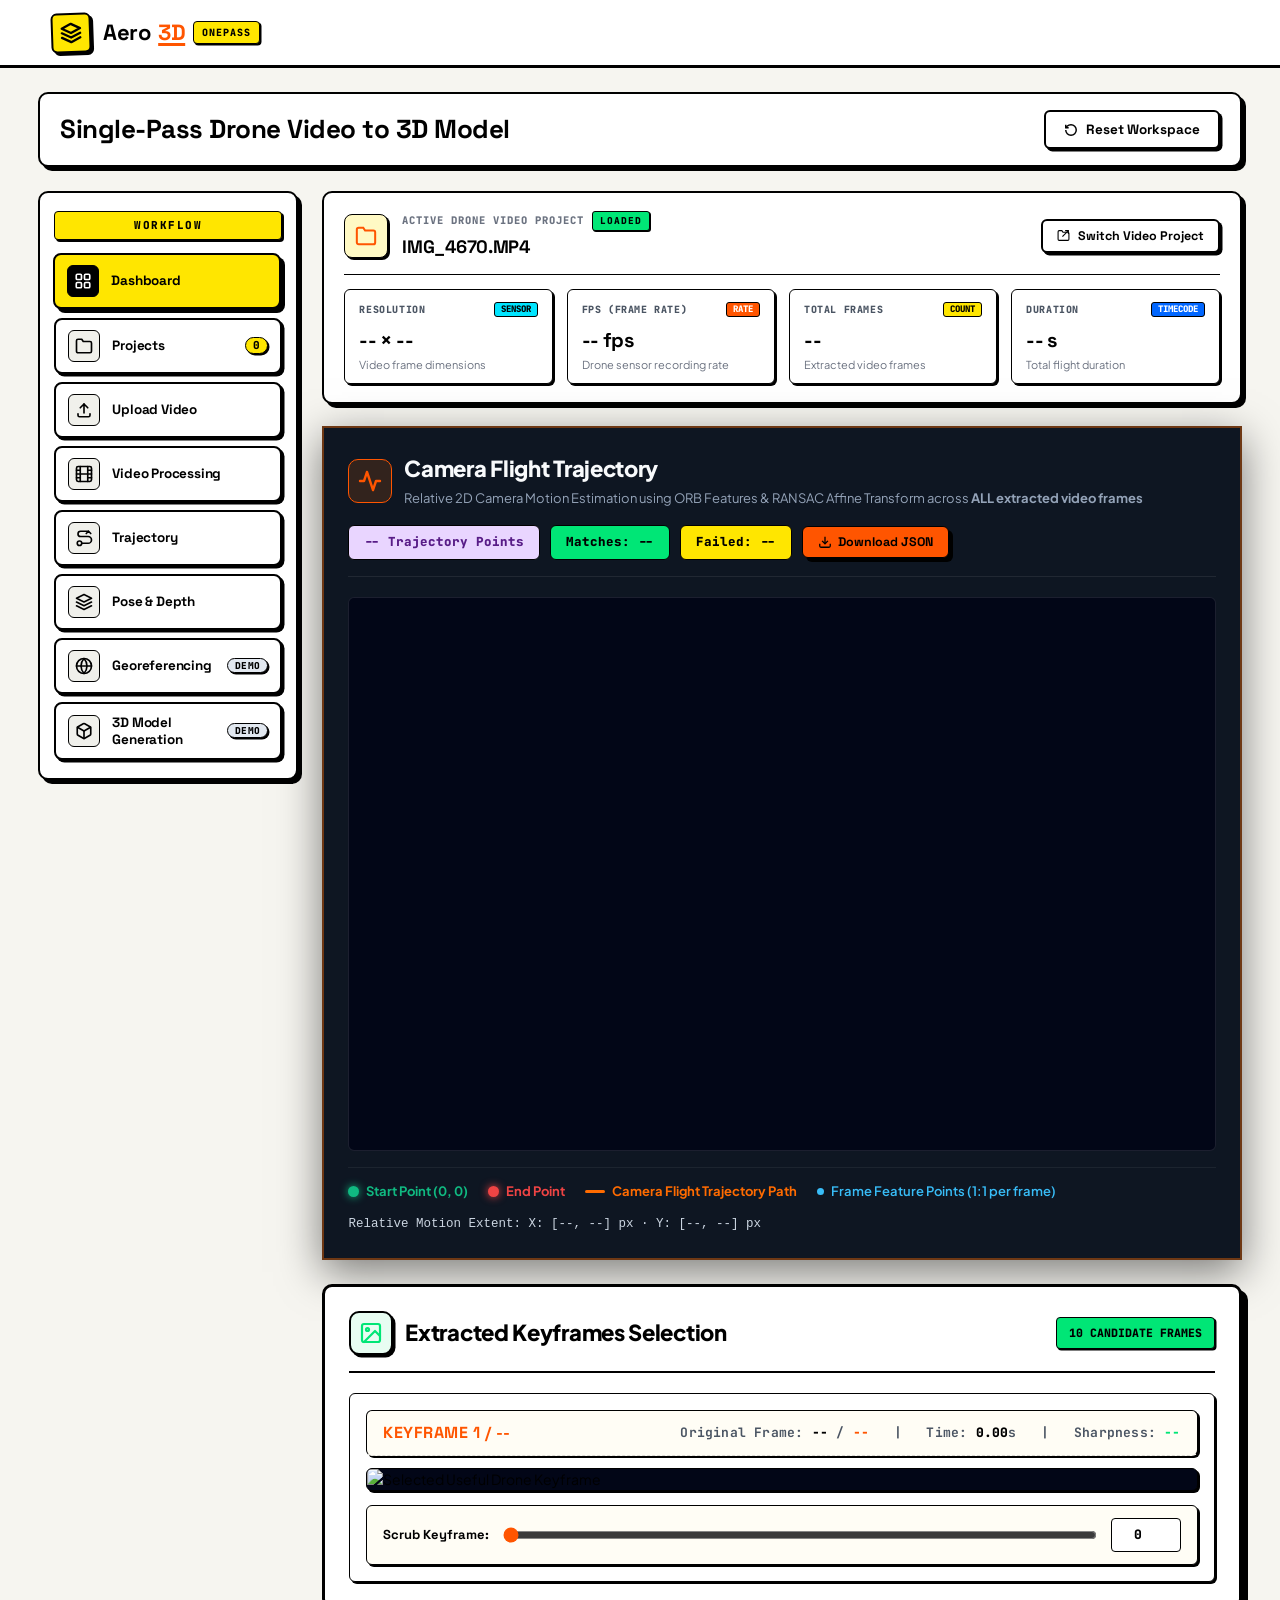
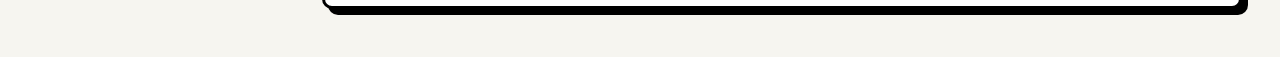
==== commit d518c297: "Add Stage 04 (COLMAP pose + depth via Colab), SfM keyframe selection, Stage 02 hardening Stage 04: c" ====
--- a/index.html
+++ b/index.html
@@ -121,7 +121,7 @@
                   <polyline points="2 12 12 17 22 12"/>
                 </svg>
               </div>
-              <span class="workflow-nav-text">AI Depth Estimation</span>
+              <span class="workflow-nav-text">Pose &amp; Depth</span>
             </button>
 
             <!-- 6. Georeferencing -->
@@ -134,6 +134,7 @@
                 </svg>
               </div>
               <span class="workflow-nav-text">Georeferencing</span>
+              <span class="projects-count-pill demo-pill" title="Not implemented yet: this view is a UI mock-up">DEMO</span>
             </button>
 
             <!-- 7. 3D Model Generation -->
@@ -146,6 +147,7 @@
                 </svg>
               </div>
               <span class="workflow-nav-text">3D Model Generation</span>
+              <span class="projects-count-pill demo-pill" title="Not implemented yet: this view is a UI mock-up">DEMO</span>
             </button>
           </nav>
         </aside>
@@ -518,6 +520,89 @@
             </div>
           </section>
 
+          <!-- STAGE 04: CAMERA POSE (COLMAP) + DEPTH (Depth Anything V2). Rendered/controlled by assets/js/stage04.js -->
+          <section id="stage04Section" class="s04-section" style="display: none; width: 100%; margin-bottom: 24px;">
+            <div class="panel s04-panel">
+              <div class="s04-header">
+                <div>
+                  <h2 class="s04-title">Camera Pose &amp; Depth <span class="s04-tag">STAGE 04</span></h2>
+                  <p class="s04-sub">Solves a 6-DoF camera pose for every keyframe with <b>COLMAP</b> and estimates a depth map for each with <b>Depth Anything V2</b>. The heavy compute runs on a free Colab GPU: export the package, run the notebook, import the results.</p>
+                </div>
+                <div id="s04Project" class="s04-project">--</div>
+              </div>
+
+              <ol class="s04-steps">
+                <li class="s04-step" id="s04Step1">
+                  <span class="s04-step-num">1</span>
+                  <div class="s04-step-body">
+                    <b>Export package</b>
+                    <small id="s04ExportInfo">Checking keyframes...</small>
+                    <button type="button" id="s04ExportBtn" class="primary-btn sm-btn" disabled>Download package (.zip)</button>
+                  </div>
+                </li>
+                <li class="s04-step" id="s04Step2">
+                  <span class="s04-step-num">2</span>
+                  <div class="s04-step-body">
+                    <b>Run in Colab (T4 GPU)</b>
+                    <small>Open the notebook in Colab, upload the package, run all cells, download <code>stage04_results.zip</code>.</small>
+                    <div class="s04-btn-row">
+                      <a id="s04NotebookBtn" class="outline-btn sm-btn s04-link-btn" href="/api/stage04/notebook" download>Download notebook</a>
+                      <a class="outline-btn sm-btn s04-link-btn" href="https://colab.research.google.com/" target="_blank" rel="noopener">Open Colab &#8599;</a>
+                    </div>
+                  </div>
+                </li>
+                <li class="s04-step" id="s04Step3">
+                  <span class="s04-step-num">3</span>
+                  <div class="s04-step-body">
+                    <b>Import results</b>
+                    <small id="s04ImportInfo">Upload <code>stage04_results.zip</code> from Colab.</small>
+                    <input type="file" id="s04ImportInput" accept=".zip,application/zip" style="display: none;">
+                    <button type="button" id="s04ImportBtn" class="primary-btn sm-btn">Import results (.zip)</button>
+                  </div>
+                </li>
+              </ol>
+
+              <div id="s04Message" class="s04-message" style="display: none;"></div>
+
+              <div id="s04Results" style="display: none;">
+                <div class="s04-verdict-row">
+                  <span id="s04Verdict" class="s04-verdict">--</span>
+                  <span id="s04VerdictNote" class="s04-verdict-note"></span>
+                </div>
+                <ul id="s04Warnings" class="s04-warnings"></ul>
+
+                <div id="s04Metrics" class="s04-metrics"></div>
+
+                <div class="s04-viewer-wrap">
+                  <canvas id="s04Canvas"></canvas>
+                  <div class="s04-viewer-bar">
+                    <label><input type="checkbox" id="s04ShowPoints" checked> Sparse points</label>
+                    <label><input type="checkbox" id="s04ShowCameras" checked> Cameras</label>
+                    <label><input type="checkbox" id="s04ShowPath" checked> Flight path</label>
+                    <span id="s04SceneInfo" class="s04-scene-info"></span>
+                    <span class="s04-hint">Drag to orbit &middot; scroll to zoom</span>
+                  </div>
+                </div>
+
+                <div class="s04-depth">
+                  <div class="s04-depth-head">
+                    <b>Keyframe &amp; depth</b>
+                    <span id="s04DepthTitle" class="s04-depth-title">--</span>
+                  </div>
+                  <div class="s04-depth-slider">
+                    <input type="range" id="s04DepthSlider" min="0" max="0" value="0" step="1">
+                  </div>
+                  <div class="s04-depth-imgs">
+                    <figure><img id="s04Rgb" alt="Keyframe"><figcaption>Keyframe (RGB)</figcaption></figure>
+                    <figure><img id="s04DepthImg" alt="Depth map"><figcaption id="s04DepthCaption">Depth map (warm = near)</figcaption></figure>
+                  </div>
+                </div>
+
+                <p id="s04Units" class="s04-units"></p>
+              </div>
+            </div>
+          </section>
+
           <!-- DEDICATED UPLOAD VIDEO SECTION (Visible only when Upload Video workflow is active) -->
           <section id="uploadVideoSection" class="upload-video-section" style="display: none; width: 100%; margin-bottom: 24px;">
             <div id="uploadPanel" class="panel upload-panel" style="background: var(--bg-card); border: var(--border-thick); box-shadow: var(--shadow-lg); border-radius: var(--radius-main); padding: 24px;">
@@ -526,6 +611,17 @@
                   <h2>Video Ingestion</h2>
                   <p class="panel-sub">Select a drone video source to reconstruct 3D model</p>
                 </div>
+              </div>
+
+              <!-- Stage 02 keyframe selection strategy (sent with the upload) -->
+              <div class="keyframe-mode-row">
+                <label for="keyframeModeSelect"><b>Keyframe selection</b></label>
+                <select id="keyframeModeSelect" class="keyframe-mode-select">
+                  <option value="sfm">SfM, accuracy first (dense overlap, recommended for COLMAP)</option>
+                  <option value="sfm_light">SfM, light (about 4x fewer images, faster)</option>
+                  <option value="notebook">Notebook-exact (sharpness cutoff + histogram filter)</option>
+                </select>
+                <small id="keyframeModeHint">Keyframes overlap 88-96% and are the sharpest of their neighbours: the most accurate input for COLMAP.</small>
               </div>
 
               <!-- Direct Drag & Drop or File Browser -->
@@ -691,6 +787,7 @@
                     <circle cx="12" cy="10" r="3"/>
                   </svg>
                   <span>GPS &amp; Flight Metadata</span>
+                  <span class="meta-mini-badge demo-badge">SIMULATED DEMO DATA</span>
                 </div>
               </div>
 
@@ -1170,5 +1267,6 @@
     </div>
 
     <script src="assets/js/app.js"></script>
+    <script src="assets/js/stage04.js"></script>
   </body>
 </html>
--- a/assets/css/styles.css
+++ b/assets/css/styles.css
@@ -2967,3 +2967,70 @@
   margin-top: 2px;
 }
 
+/* Marks UI that is a mock-up rather than a working pipeline stage */
+.demo-pill {
+  background: #e2e8f0;
+  font-size: 9.5px;
+  letter-spacing: 0.4px;
+}
+
+.demo-badge {
+  background: #fef3c7;
+  color: #92400e;
+  border-color: #f59e0b;
+  margin-left: 8px;
+}
+
+/* ===== Stage 04: Camera Pose & Depth ===== */
+.s04-panel { padding: 24px; background: var(--bg-card); border: var(--border-thick); box-shadow: var(--shadow-lg); border-radius: var(--radius-main); }
+.s04-header { display: flex; justify-content: space-between; align-items: flex-start; gap: 16px; flex-wrap: wrap; margin-bottom: 18px; padding-bottom: 14px; border-bottom: var(--border-main); }
+.s04-title { margin: 0; font-size: 22px; font-weight: 800; letter-spacing: -0.3px; color: var(--ink-black); }
+.s04-tag { font-family: var(--font-mono); font-size: 11px; font-weight: 900; background: var(--accent-yellow); border: 1.5px solid #000; box-shadow: 1.5px 1.5px 0 #000; border-radius: 999px; padding: 2px 8px; vertical-align: middle; margin-left: 6px; }
+.s04-sub { margin: 6px 0 0; max-width: 760px; font-size: 13px; color: var(--ink-muted); line-height: 1.5; }
+.s04-project { font-family: var(--font-mono); font-size: 12px; font-weight: 800; background: var(--bg-card-alt); border: var(--border-thin); border-radius: var(--radius-sm); padding: 6px 10px; }
+.s04-steps { list-style: none; margin: 0 0 16px; padding: 0; display: grid; grid-template-columns: repeat(3, 1fr); gap: 14px; }
+@media (max-width: 1100px) { .s04-steps { grid-template-columns: 1fr; } }
+.s04-step { display: flex; gap: 12px; background: var(--bg-card-alt); border: var(--border-thin); box-shadow: 2px 2px 0 #000; border-radius: var(--radius-sm); padding: 14px; }
+.s04-step.done { background: var(--accent-green-soft); }
+.s04-step-num { flex: none; width: 28px; height: 28px; border-radius: 50%; background: var(--accent-orange); color: #fff; border: 2px solid #000; font-weight: 900; display: flex; align-items: center; justify-content: center; font-size: 13px; }
+.s04-step.done .s04-step-num { background: var(--accent-green); color: #000; }
+.s04-step-body { display: flex; flex-direction: column; gap: 8px; align-items: flex-start; min-width: 0; }
+.s04-step-body small { font-size: 12px; color: var(--ink-muted); line-height: 1.45; }
+.s04-step-body code { font-family: var(--font-mono); font-size: 11.5px; background: #fff; border: 1px solid #000; border-radius: 4px; padding: 0 4px; }
+.s04-btn-row { display: flex; gap: 8px; flex-wrap: wrap; }
+.s04-link-btn { text-decoration: none; display: inline-block; }
+.s04-message { border: var(--border-thin); border-radius: var(--radius-sm); padding: 10px 14px; font-size: 13px; font-weight: 600; margin-bottom: 14px; background: var(--accent-yellow-soft); }
+.s04-message.error { background: #fee2e2; }
+.s04-message.ok { background: var(--accent-green-soft); }
+.s04-verdict-row { display: flex; align-items: center; gap: 12px; margin-bottom: 10px; flex-wrap: wrap; }
+.s04-verdict { font-family: var(--font-mono); font-size: 12px; font-weight: 900; padding: 4px 12px; border: 2px solid #000; border-radius: 999px; box-shadow: 2px 2px 0 #000; text-transform: uppercase; }
+.s04-verdict.good { background: var(--accent-green); }
+.s04-verdict.fair { background: var(--accent-yellow); }
+.s04-verdict.poor { background: #ff6b6b; }
+.s04-verdict-note { font-size: 12.5px; color: var(--ink-muted); }
+.s04-warnings { margin: 0 0 14px; padding-left: 18px; font-size: 12.5px; color: #92400e; }
+.s04-warnings:empty { display: none; }
+.s04-metrics { display: grid; grid-template-columns: repeat(auto-fit, minmax(170px, 1fr)); gap: 12px; margin-bottom: 18px; }
+.s04-metrics .dash-metric-card small { font-size: 11px; color: var(--ink-muted); }
+.s04-viewer-wrap { background: #020617; border: var(--border-thin); border-radius: var(--radius-sm); overflow: hidden; margin-bottom: 18px; }
+#s04Canvas { display: block; width: 100%; height: 460px; cursor: grab; touch-action: none; }
+#s04Canvas:active { cursor: grabbing; }
+.s04-viewer-bar { display: flex; gap: 16px; align-items: center; flex-wrap: wrap; padding: 8px 14px; background: #0b1220; color: #cbd5e1; font-size: 12px; }
+.s04-viewer-bar label { display: inline-flex; gap: 6px; align-items: center; cursor: pointer; }
+.s04-scene-info { font-family: var(--font-mono); color: #94a3b8; }
+.s04-hint { margin-left: auto; color: #64748b; }
+.s04-depth { border: var(--border-thin); border-radius: var(--radius-sm); padding: 14px; background: #fff; box-shadow: 2px 2px 0 #000; }
+.s04-depth-head { display: flex; justify-content: space-between; gap: 10px; flex-wrap: wrap; font-size: 14px; }
+.s04-depth-title { font-family: var(--font-mono); font-size: 12px; font-weight: 800; color: var(--accent-orange); }
+.s04-depth-slider input { width: 100%; margin: 10px 0; }
+.s04-depth-imgs { display: grid; grid-template-columns: 1fr 1fr; gap: 12px; }
+@media (max-width: 800px) { .s04-depth-imgs { grid-template-columns: 1fr; } }
+.s04-depth-imgs figure { margin: 0; background: #020617; border-radius: 6px; overflow: hidden; }
+.s04-depth-imgs img { display: block; width: 100%; height: auto; min-height: 60px; }
+.s04-depth-imgs figcaption { color: #cbd5e1; font-size: 11.5px; padding: 6px 10px; font-family: var(--font-mono); }
+.s04-units { margin: 14px 0 0; font-size: 12px; color: var(--ink-muted); }
+
+/* Stage 02 keyframe-mode selector on the upload page */
+.keyframe-mode-row { display: flex; flex-wrap: wrap; align-items: center; gap: 10px 14px; margin-top: 14px; padding: 12px 14px; background: var(--bg-card-alt); border: var(--border-thin); border-radius: var(--radius-sm); }
+.keyframe-mode-select { font-family: var(--font-heading); font-weight: 700; font-size: 13px; padding: 7px 10px; border: var(--border-thin); border-radius: var(--radius-sm); background: #fff; }
+.keyframe-mode-row small { flex-basis: 100%; font-size: 12px; color: var(--ink-muted); }
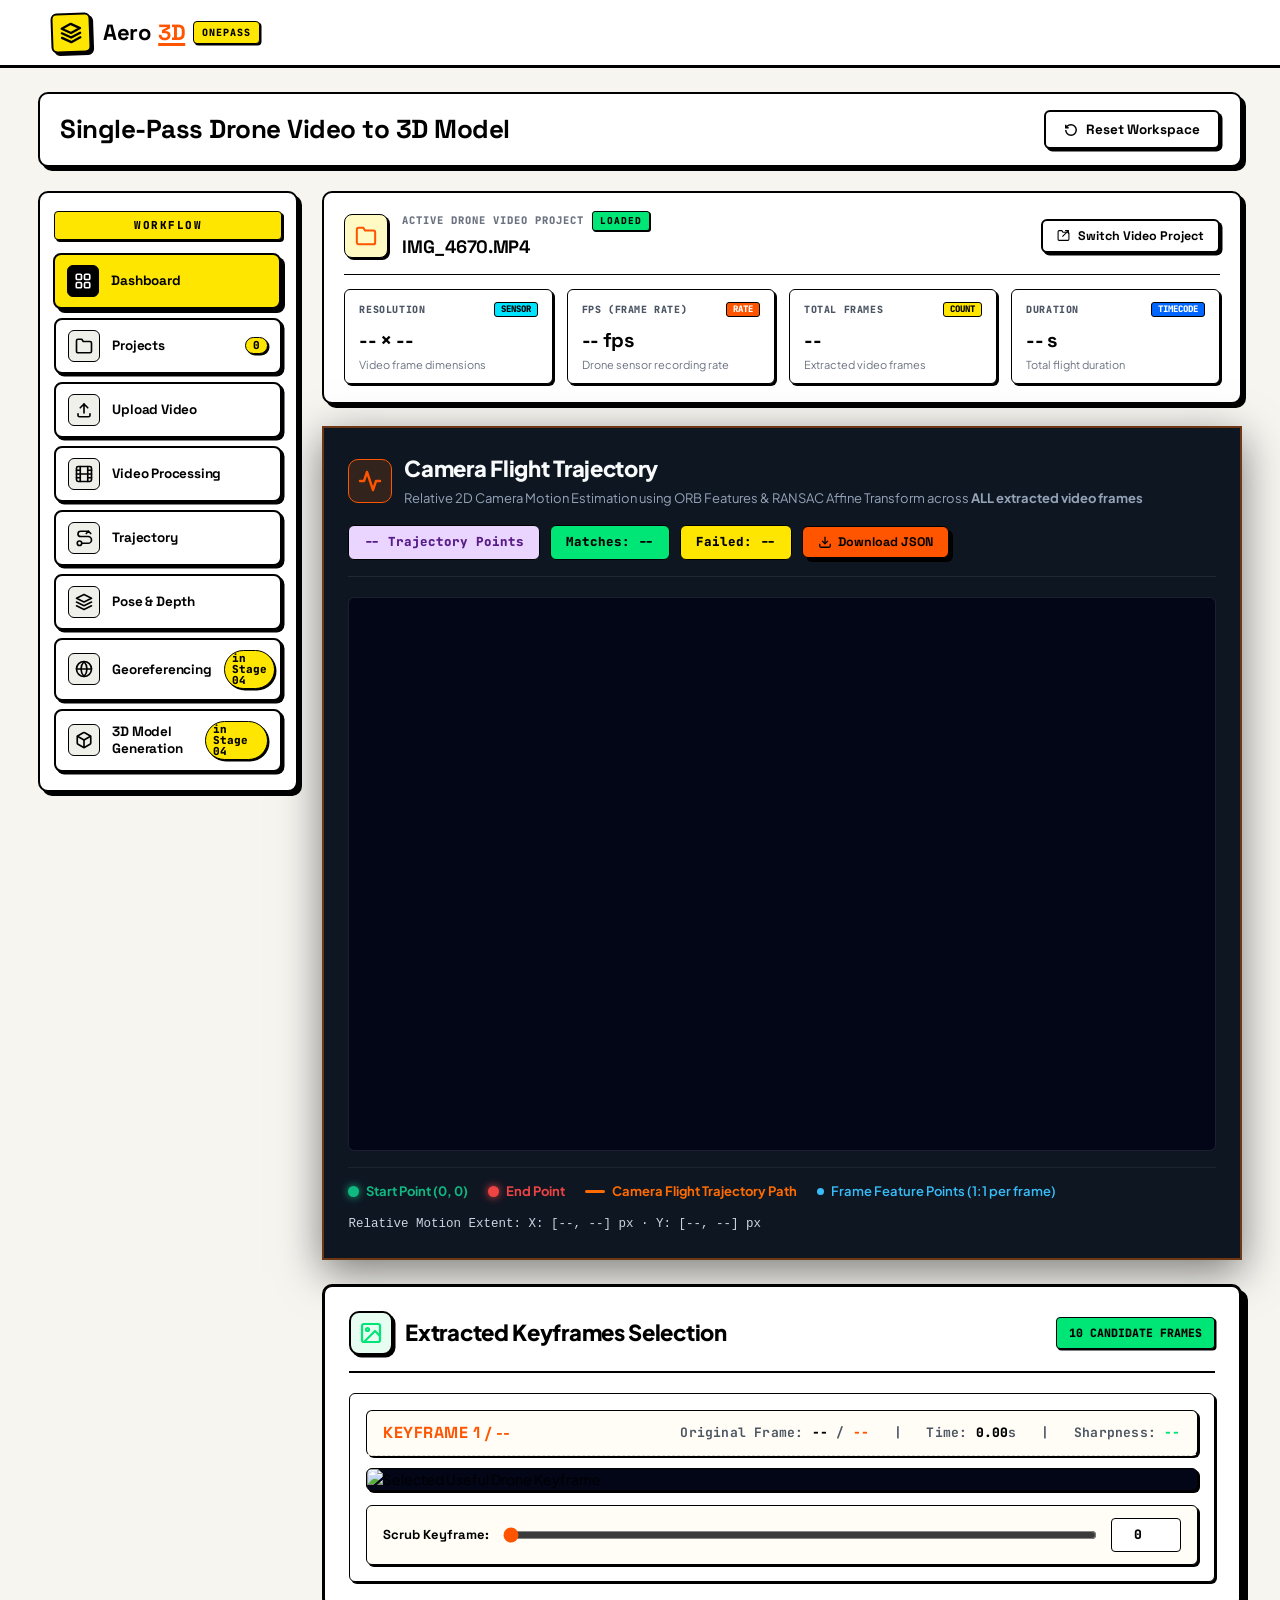
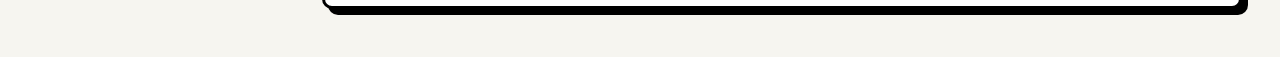
==== commit d9391969: "UX: make the reconstruction flow clear + never serve stale frontend - Consolidate flow: 'Georeferenc" ====
--- a/index.html
+++ b/index.html
@@ -11,7 +11,7 @@
     <link href="https://fonts.googleapis.com/css2?family=Outfit:wght@400;500;600;700;800;900&family=Space+Grotesk:wght@500;600;700;800&family=Plus+Jakarta+Sans:wght@400;500;600;700&family=JetBrains+Mono:wght@400;500;600;700&display=swap" rel="stylesheet">
     <!-- Three.js CDN for 3D Viewport Renderer -->
     <script src="https://cdnjs.cloudflare.com/ajax/libs/three.js/r128/three.min.js"></script>
-    <link rel="stylesheet" href="assets/css/styles.css" />
+    <link rel="stylesheet" href="assets/css/styles.css?v=2" />
   </head>
   <body>
     <!-- Navigation Header -->
@@ -134,7 +134,7 @@
                 </svg>
               </div>
               <span class="workflow-nav-text">Georeferencing</span>
-              <span class="projects-count-pill demo-pill" title="Not implemented yet: this view is a UI mock-up">DEMO</span>
+              <span class="projects-count-pill" title="Runs inside Pose &amp; Depth (Stage 04)">in Stage 04</span>
             </button>
 
             <!-- 7. 3D Model Generation -->
@@ -147,7 +147,7 @@
                 </svg>
               </div>
               <span class="workflow-nav-text">3D Model Generation</span>
-              <span class="projects-count-pill demo-pill" title="Not implemented yet: this view is a UI mock-up">DEMO</span>
+              <span class="projects-count-pill" title="Runs inside Pose &amp; Depth (Stage 04)">in Stage 04</span>
             </button>
           </nav>
         </aside>
@@ -526,11 +526,31 @@
               <div class="s04-header">
                 <div>
                   <h2 class="s04-title">Camera Pose &amp; Depth <span class="s04-tag">STAGE 04</span></h2>
-                  <p class="s04-sub">Solves a 6-DoF camera pose for every keyframe with <b>COLMAP</b> and estimates a depth map for each with <b>Depth Anything V2</b>. The heavy compute runs on a free Colab GPU: export the package, run the notebook, import the results.</p>
+                  <p class="s04-sub">Solves a 6-DoF camera pose for every keyframe with <b>COLMAP</b> and estimates a depth map for each with <b>Depth Anything V2</b>, then fuses a dense cloud and georeferences it &mdash; all on this machine (CPU). A Colab GPU path is available under Advanced.</p>
                 </div>
                 <div id="s04Project" class="s04-project">--</div>
               </div>
 
+              <ol class="s04-flow">
+                <li><b>1</b> Run Stage 04 (pose + depth)</li>
+                <li><b>2</b> Build dense cloud</li>
+                <li><b>3</b> Georeference</li>
+                <li><b>4</b> Confidence map</li>
+                <li><b>5</b> Mesh <span style="opacity:.7">(optional)</span></li>
+              </ol>
+              <p class="s04-flow-note">Everything happens on this page, in order. Start with step 1 &mdash; steps 2&ndash;5 appear once Stage 04 finishes (it runs COLMAP + depth on CPU, a few minutes).</p>
+
+              <div class="s04-runbox">
+                <div>
+                  <b>Run on this machine (CPU)</b>
+                  <small id="s04RunInfo">Runs COLMAP pose + Depth Anything V2 locally. No Colab needed.</small>
+                </div>
+                <button type="button" id="s04RunBtn" class="primary-btn sm-btn" disabled>Run Stage 04 (local)</button>
+              </div>
+              <div id="s04RunProgress" class="s04-runprogress" style="display: none;"></div>
+
+              <details class="s04-advanced">
+                <summary>Advanced: run on a Colab GPU instead</summary>
               <ol class="s04-steps">
                 <li class="s04-step" id="s04Step1">
                   <span class="s04-step-num">1</span>
@@ -561,6 +581,7 @@
                   </div>
                 </li>
               </ol>
+              </details>
 
               <div id="s04Message" class="s04-message" style="display: none;"></div>
 
@@ -573,9 +594,21 @@
 
                 <div id="s04Metrics" class="s04-metrics"></div>
 
+                <div class="s04-actions">
+                  <button type="button" id="s04DenseBtn" class="primary-btn sm-btn">Build dense cloud</button>
+                  <button type="button" id="s04GeorefBtn" class="outline-btn sm-btn">Georeference (&rarr; metres)</button>
+                  <button type="button" id="s04ConfBtn" class="outline-btn sm-btn">Confidence map</button>
+                  <button type="button" id="s04MeshBtn" class="outline-btn sm-btn">Build mesh (stretch)</button>
+                  <span id="s04ActionInfo" class="s04-scene-info"></span>
+                </div>
+                <div id="s04Georef" class="s04-georef" style="display: none;"></div>
+                <div id="s04Coverage" class="s04-georef" style="display: none;"></div>
+                <div id="s04Downloads" class="s04-downloads" style="display: none;"></div>
+
                 <div class="s04-viewer-wrap">
                   <canvas id="s04Canvas"></canvas>
                   <div class="s04-viewer-bar">
+                    <label><input type="checkbox" id="s04ShowDense"> Dense cloud</label>
                     <label><input type="checkbox" id="s04ShowPoints" checked> Sparse points</label>
                     <label><input type="checkbox" id="s04ShowCameras" checked> Cameras</label>
                     <label><input type="checkbox" id="s04ShowPath" checked> Flight path</label>
@@ -1099,25 +1132,17 @@
               <button class="layer" data-layer="path">Drone Flight Path</button>
             </div>
 
-            <!-- Metric Summary -->
+            <!-- Metric Summary — illustrative placeholders; real numbers live on the Pose & Depth page -->
             <div class="metrics">
-              <div>
-                <strong>42</strong>
-                <small>Keyframes</small>
-              </div>
-              <div>
-                <strong>1.4 cm</strong>
-                <small>GSD Accuracy</small>
-              </div>
-              <div>
-                <strong>485K</strong>
-                <small>3D Vertices</small>
-              </div>
-              <div>
-                <strong>99.4%</strong>
-                <small>Overlap Score</small>
-              </div>
-            </div>
+              <div><strong>&mdash;</strong><small>Keyframes</small></div>
+              <div><strong>&mdash;</strong><small>Reprojection err</small></div>
+              <div><strong>&mdash;</strong><small>Dense points</small></div>
+              <div><strong>&mdash;</strong><small>RMSE (m)</small></div>
+            </div>
+            <p class="demo-note" style="font-size: 11.5px; color: var(--ink-muted); margin-top: 8px;">
+              This 3D Generation view is a design mock-up. Run the real reconstruction and get live metrics +
+              downloads (PLY / LAS / metric cloud / GeoJSON) on the <b>Pose &amp; Depth</b> page.
+            </p>
           </div>
 
           <!-- Bottom Grid: Log Terminal & Downloads -->
@@ -1139,9 +1164,9 @@
               <div class="panel-title">
                 <div>
                   <h2>Deliverables</h2>
-                  <p class="panel-sub">Export processed 3D data formats</p>
-                </div>
-                <span id="exportCount" class="export-count">READY</span>
+                  <p class="panel-sub">Demo formats &mdash; real exports are on the Pose &amp; Depth page</p>
+                </div>
+                <span id="exportCount" class="export-count demo-badge">DEMO</span>
               </div>
 
               <div class="export-list">
@@ -1266,7 +1291,7 @@
       </div>
     </div>
 
-    <script src="assets/js/app.js"></script>
-    <script src="assets/js/stage04.js"></script>
+    <script src="assets/js/app.js?v=2"></script>
+    <script src="assets/js/stage04.js?v=2"></script>
   </body>
 </html>
--- a/assets/css/styles.css
+++ b/assets/css/styles.css
@@ -3034,3 +3034,29 @@
 .keyframe-mode-row { display: flex; flex-wrap: wrap; align-items: center; gap: 10px 14px; margin-top: 14px; padding: 12px 14px; background: var(--bg-card-alt); border: var(--border-thin); border-radius: var(--radius-sm); }
 .keyframe-mode-select { font-family: var(--font-heading); font-weight: 700; font-size: 13px; padding: 7px 10px; border: var(--border-thin); border-radius: var(--radius-sm); background: #fff; }
 .keyframe-mode-row small { flex-basis: 100%; font-size: 12px; color: var(--ink-muted); }
+
+/* Stage 04 — local run + dense + georeference controls */
+.s04-runbox { display: flex; align-items: center; justify-content: space-between; gap: 14px; flex-wrap: wrap;
+  padding: 14px 16px; margin-bottom: 12px; background: var(--bg-card-alt); border: var(--border-thin);
+  border-radius: var(--radius-sm); }
+.s04-runbox b { display: block; font-family: var(--font-heading); font-size: 14px; }
+.s04-runbox small { display: block; font-size: 12px; color: var(--ink-muted); margin-top: 2px; }
+.s04-runprogress { font-family: var(--font-mono, monospace); font-size: 12px; padding: 8px 12px; margin-bottom: 12px;
+  border-radius: var(--radius-sm); background: #0b1220; color: #cfe3ff; border: var(--border-thin); }
+.s04-runprogress.ok { background: #06301c; color: #b8f5cf; }
+.s04-runprogress.error { background: #3a0d12; color: #ffd0d5; }
+.s04-advanced { margin-bottom: 12px; }
+.s04-advanced > summary { cursor: pointer; font-size: 12px; color: var(--ink-muted); padding: 4px 0; }
+.s04-actions { display: flex; align-items: center; gap: 10px; flex-wrap: wrap; margin: 14px 0 6px; }
+.s04-georef { padding: 10px 14px; border-radius: var(--radius-sm); font-size: 13px; margin-bottom: 10px;
+  border: var(--border-thin); background: var(--bg-card-alt); }
+.s04-georef.sim { background: #2a2410; color: #f4e2a8; border-color: #6b5a1f; }
+.s04-georef.ok { background: #06301c; color: #c5f6d7; }
+.s04-caveat { font-size: 11.5px; margin-top: 6px; opacity: 0.9; }
+.s04-downloads { display: flex; gap: 10px; flex-wrap: wrap; margin-bottom: 12px; }
+.s04-flow { display: flex; flex-wrap: wrap; gap: 8px; list-style: none; padding: 0; margin: 12px 0 4px; }
+.s04-flow li { font-size: 12px; font-weight: 700; background: var(--bg-card-alt); border: var(--border-thin);
+  border-radius: 999px; padding: 5px 12px; }
+.s04-flow li b { display: inline-block; min-width: 16px; height: 16px; line-height: 16px; text-align: center;
+  border-radius: 50%; background: var(--orange-primary, #ff7a00); color: #000; margin-right: 6px; font-size: 11px; }
+.s04-flow-note { font-size: 12px; color: var(--ink-muted); margin: 0 0 12px; }
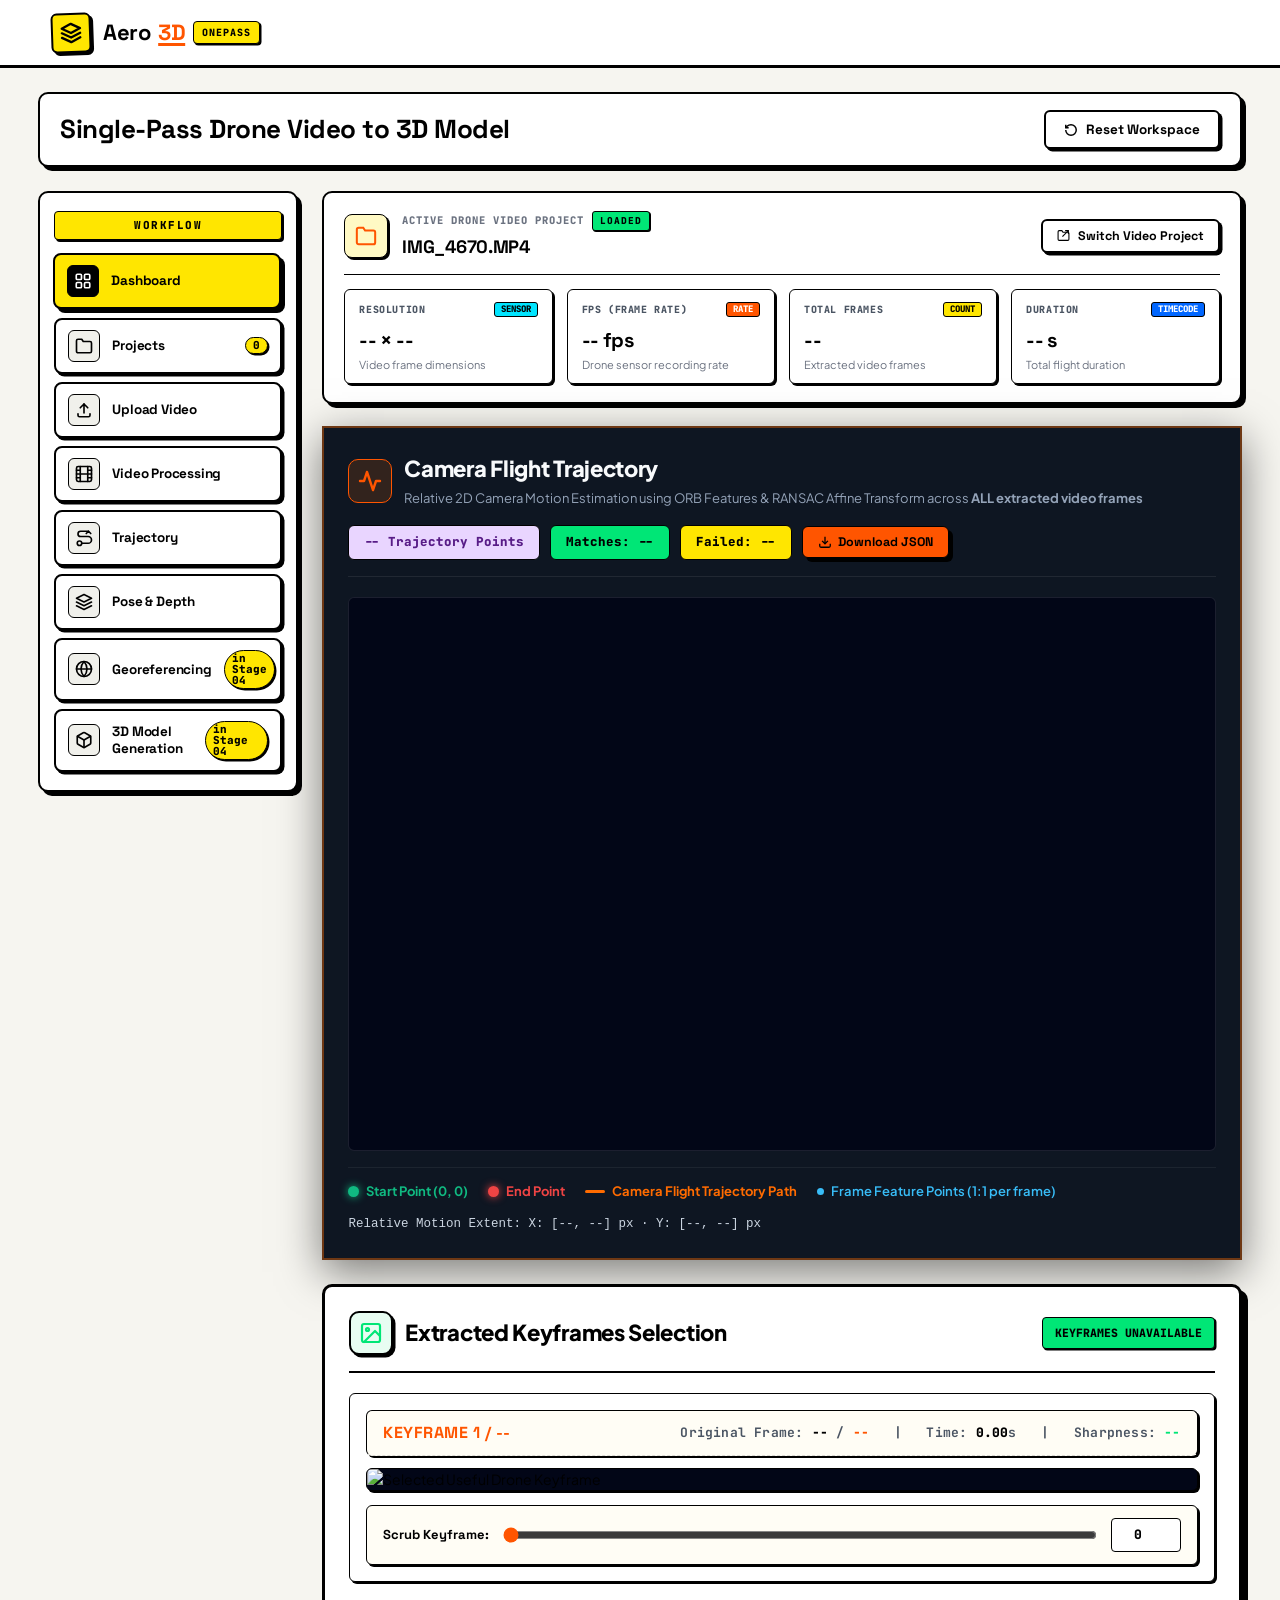
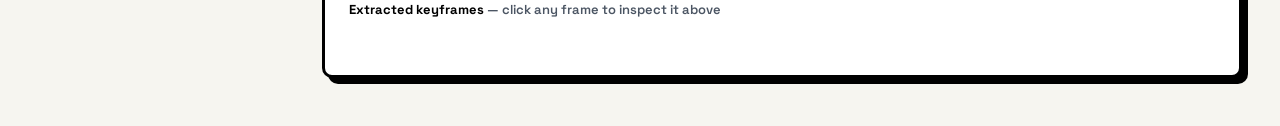
==== commit abdcb60d: "fix(video-processing): working keyframe scrub + visible clickable filmstrip - Scrub slider/number in" ====
--- a/index.html
+++ b/index.html
@@ -514,8 +514,11 @@
                 </div>
               </div>
 
-              <!-- Hidden filmstrip row container for JS compatibility -->
-              <div id="keyframesFilmstrip" style="display: none !important;"></div>
+              <!-- Extracted keyframes strip: click any frame to inspect it (and its metadata) above -->
+              <div style="margin-top: 18px; font-family: var(--font-heading); font-weight: 800; font-size: 13px; color: var(--ink-black);">
+                Extracted keyframes <span style="color: var(--ink-muted); font-weight: 600;">&mdash; click any frame to inspect it above</span>
+              </div>
+              <div id="keyframesFilmstrip" style="display: flex; gap: 10px; overflow-x: auto; padding: 12px 2px; margin-top: 8px;"></div>
 
             </div>
           </section>
--- a/assets/css/styles.css
+++ b/assets/css/styles.css
@@ -3060,3 +3060,9 @@
 .s04-flow li b { display: inline-block; min-width: 16px; height: 16px; line-height: 16px; text-align: center;
   border-radius: 50%; background: var(--orange-primary, #ff7a00); color: #000; margin-right: 6px; font-size: 11px; }
 .s04-flow-note { font-size: 12px; color: var(--ink-muted); margin: 0 0 12px; }
+
+/* Legacy mock workspace grid (fake metrics / telemetry / viewport / exports) is fully retired:
+   the real georeferencing, dense map and 3D generation live in Pose & Depth. Keep it permanently
+   hidden so it can never leak onto the Upload / Video Processing pages (duplicate id made JS hiding
+   unreliable). */
+#workspaceGrid, .workspace-grid { display: none !important; }
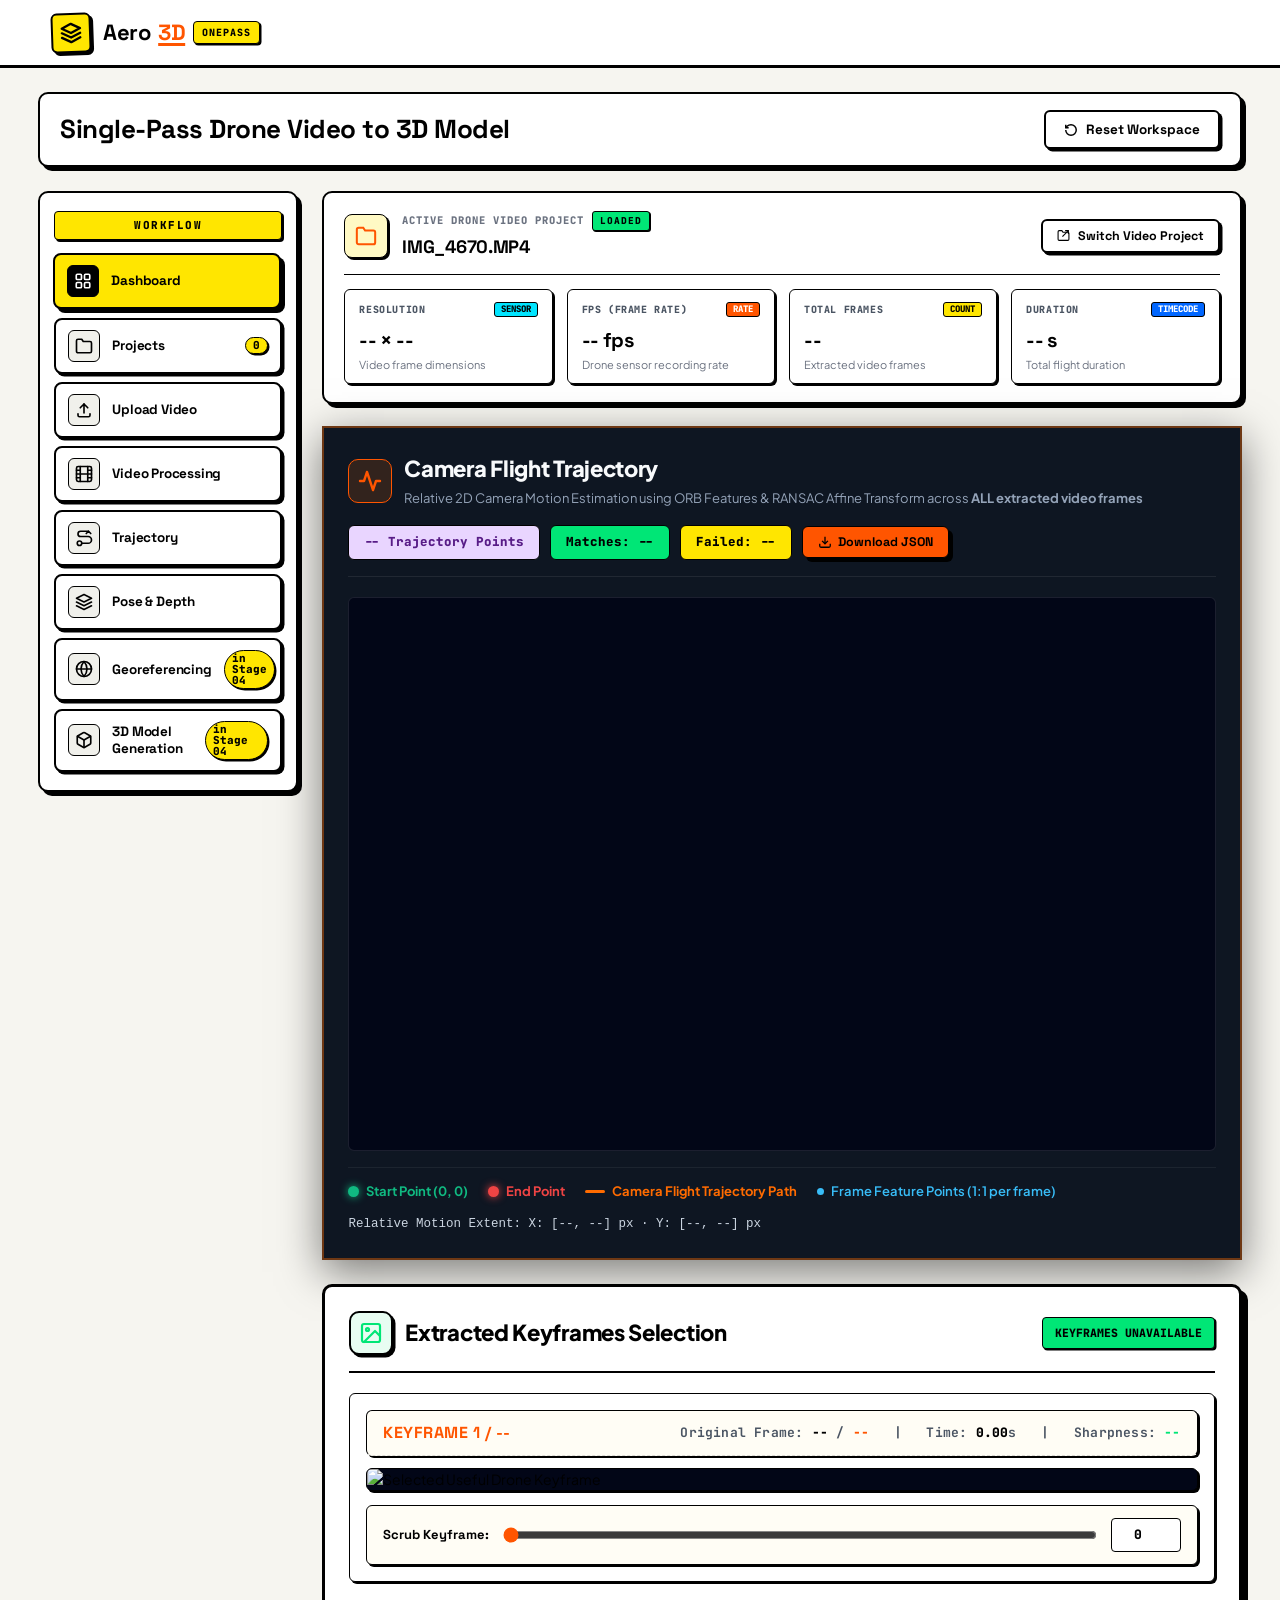
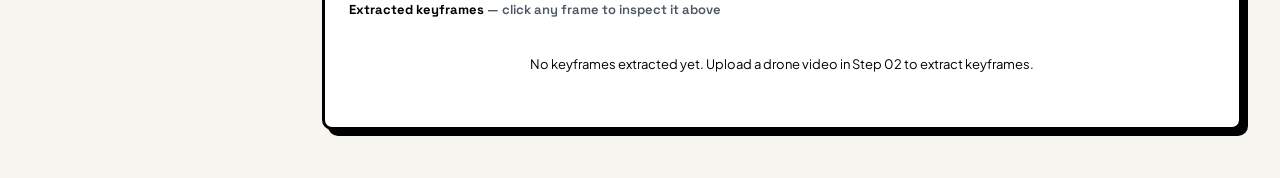
==== commit a14c43c0: "fix(ui): stop runaway trajectory-canvas resize that broke page alignment The 2D trajectory canvas ha" ====
--- a/index.html
+++ b/index.html
@@ -11,7 +11,7 @@
     <link href="https://fonts.googleapis.com/css2?family=Outfit:wght@400;500;600;700;800;900&family=Space+Grotesk:wght@500;600;700;800&family=Plus+Jakarta+Sans:wght@400;500;600;700&family=JetBrains+Mono:wght@400;500;600;700&display=swap" rel="stylesheet">
     <!-- Three.js CDN for 3D Viewport Renderer -->
     <script src="https://cdnjs.cloudflare.com/ajax/libs/three.js/r128/three.min.js"></script>
-    <link rel="stylesheet" href="assets/css/styles.css?v=2" />
+    <link rel="stylesheet" href="assets/css/styles.css?v=4" />
   </head>
   <body>
     <!-- Navigation Header -->
@@ -1024,7 +1024,7 @@
         <!-- Right Column: 3D Viewport & Output -->
         <div class="right-column" id="rightColumn">
           <!-- 3D Interactive Viewer -->
-          <div class="panel viewport-panel">
+          <div class="panel viewport-panel" id="viewportPanel3d">
             <div class="panel-title">
               <div>
                 <h2>3. Interactive 3D Model Viewport</h2>
@@ -1294,7 +1294,7 @@
       </div>
     </div>
 
-    <script src="assets/js/app.js?v=2"></script>
-    <script src="assets/js/stage04.js?v=2"></script>
+    <script src="assets/js/app.js?v=4"></script>
+    <script src="assets/js/stage04.js?v=4"></script>
   </body>
 </html>
--- a/assets/css/styles.css
+++ b/assets/css/styles.css
@@ -3066,3 +3066,46 @@
    hidden so it can never leak onto the Upload / Video Processing pages (duplicate id made JS hiding
    unreliable). */
 #workspaceGrid, .workspace-grid { display: none !important; }
+
+/* ==========================================================================
+   Layout-overflow guard (fixes the ~9000px runaway page).
+   The trajectory canvas is a replaced element: without an explicit CSS width
+   its `width` backing-store attribute becomes its layout width and expands the
+   grid track without bound. Cap it to the container, and let every grid/flex
+   ancestor shrink below its content (min-width:0) so a wide child can never
+   push the shell past the viewport.
+   ========================================================================== */
+.dashboard-main-area,
+.dashboard-active-project-card,
+.dedicated-trajectory-section,
+.dashboard-keyframes-section,
+.trajectory-main-panel,
+.keyframe-main-panel,
+.keyframe-viewer-panel { min-width: 0 !important; max-width: 100% !important; }
+
+#trajectory2dCanvas {
+  display: block;
+  width: 100% !important;
+  max-width: 100% !important;
+  height: 520px;
+  box-sizing: border-box;
+}
+
+#selectedKeyframeImage {
+  max-width: 100% !important;
+  height: auto !important;
+  object-fit: contain;
+}
+
+html, body { overflow-x: hidden; }
+
+/* Flash pulse when a nav button routes the user to its output section in Stage 04. */
+@keyframes workflowFlash {
+  0%   { box-shadow: 0 0 0 0 rgba(255, 122, 0, 0.0); }
+  20%  { box-shadow: 0 0 0 4px rgba(255, 122, 0, 0.85); }
+  100% { box-shadow: 0 0 0 0 rgba(255, 122, 0, 0.0); }
+}
+.workflow-flash {
+  animation: workflowFlash 1.5s ease-out 1;
+  border-radius: var(--radius-main, 10px);
+}
